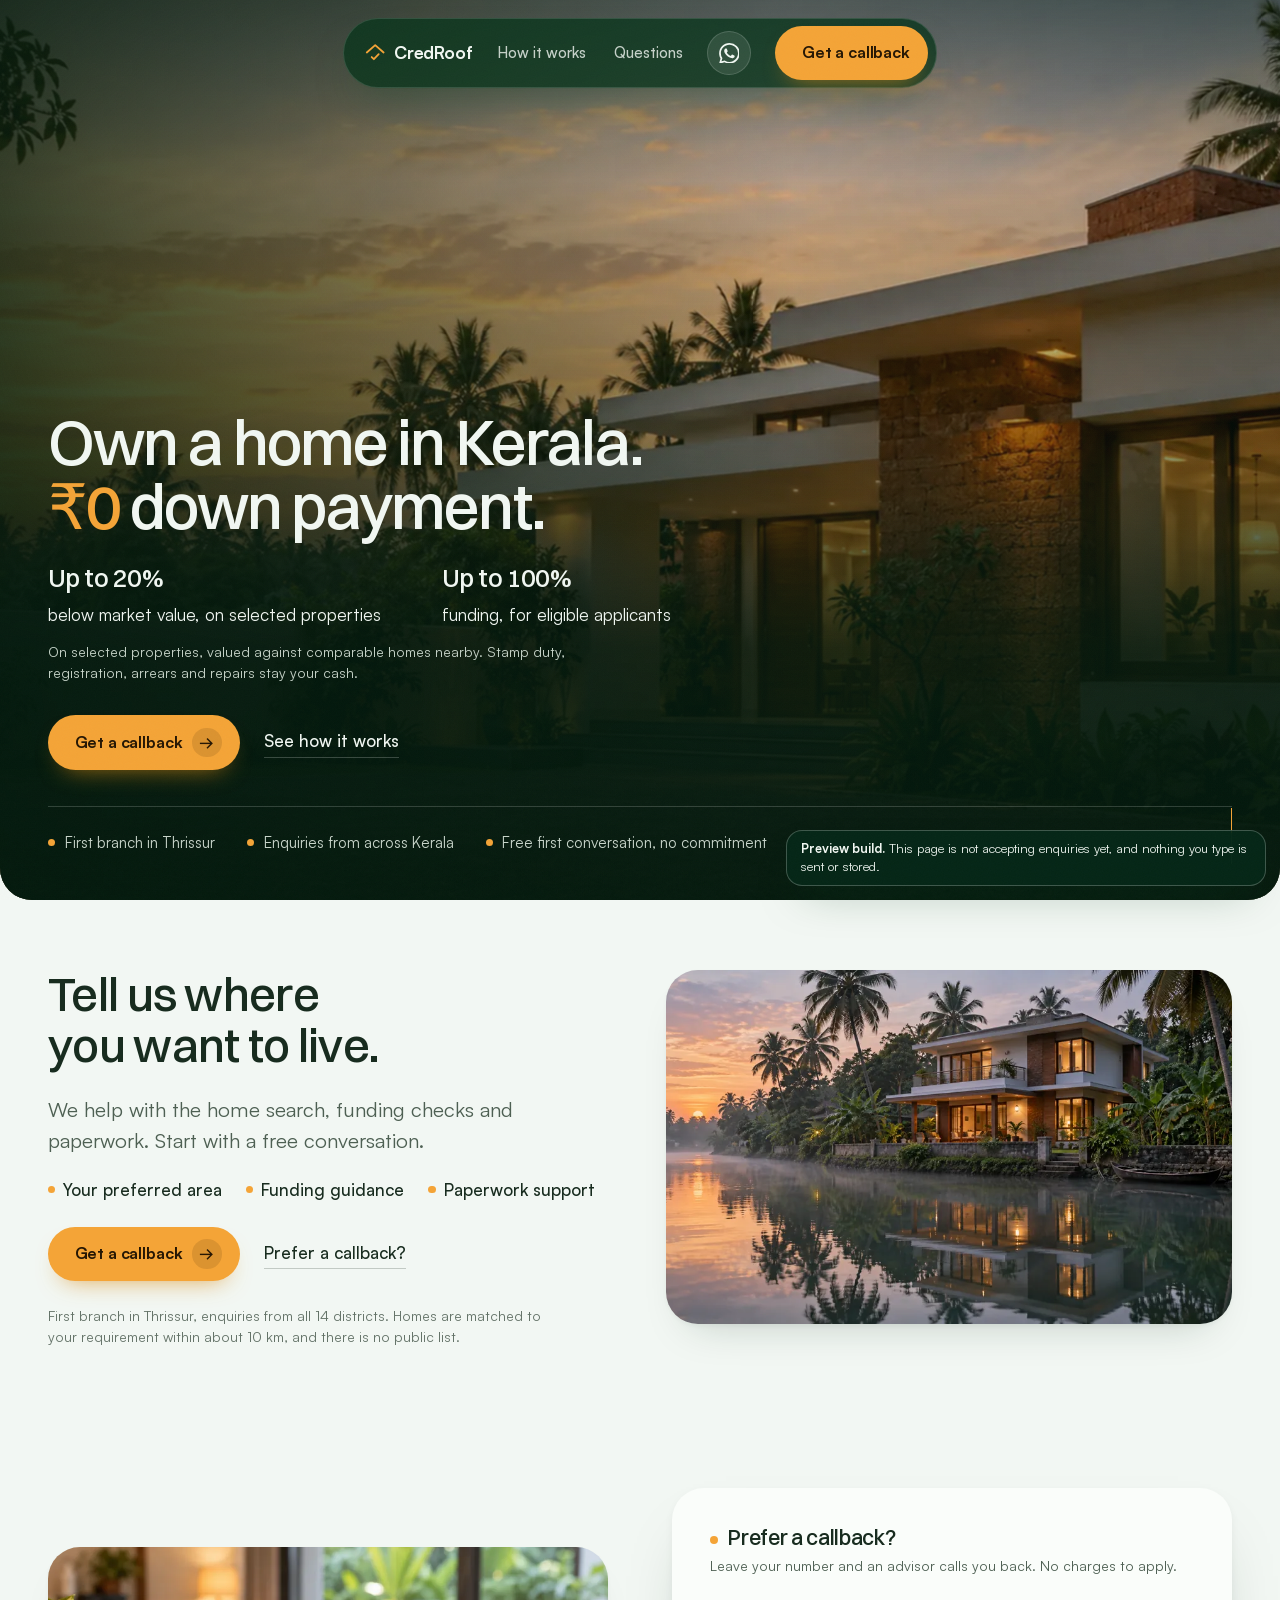
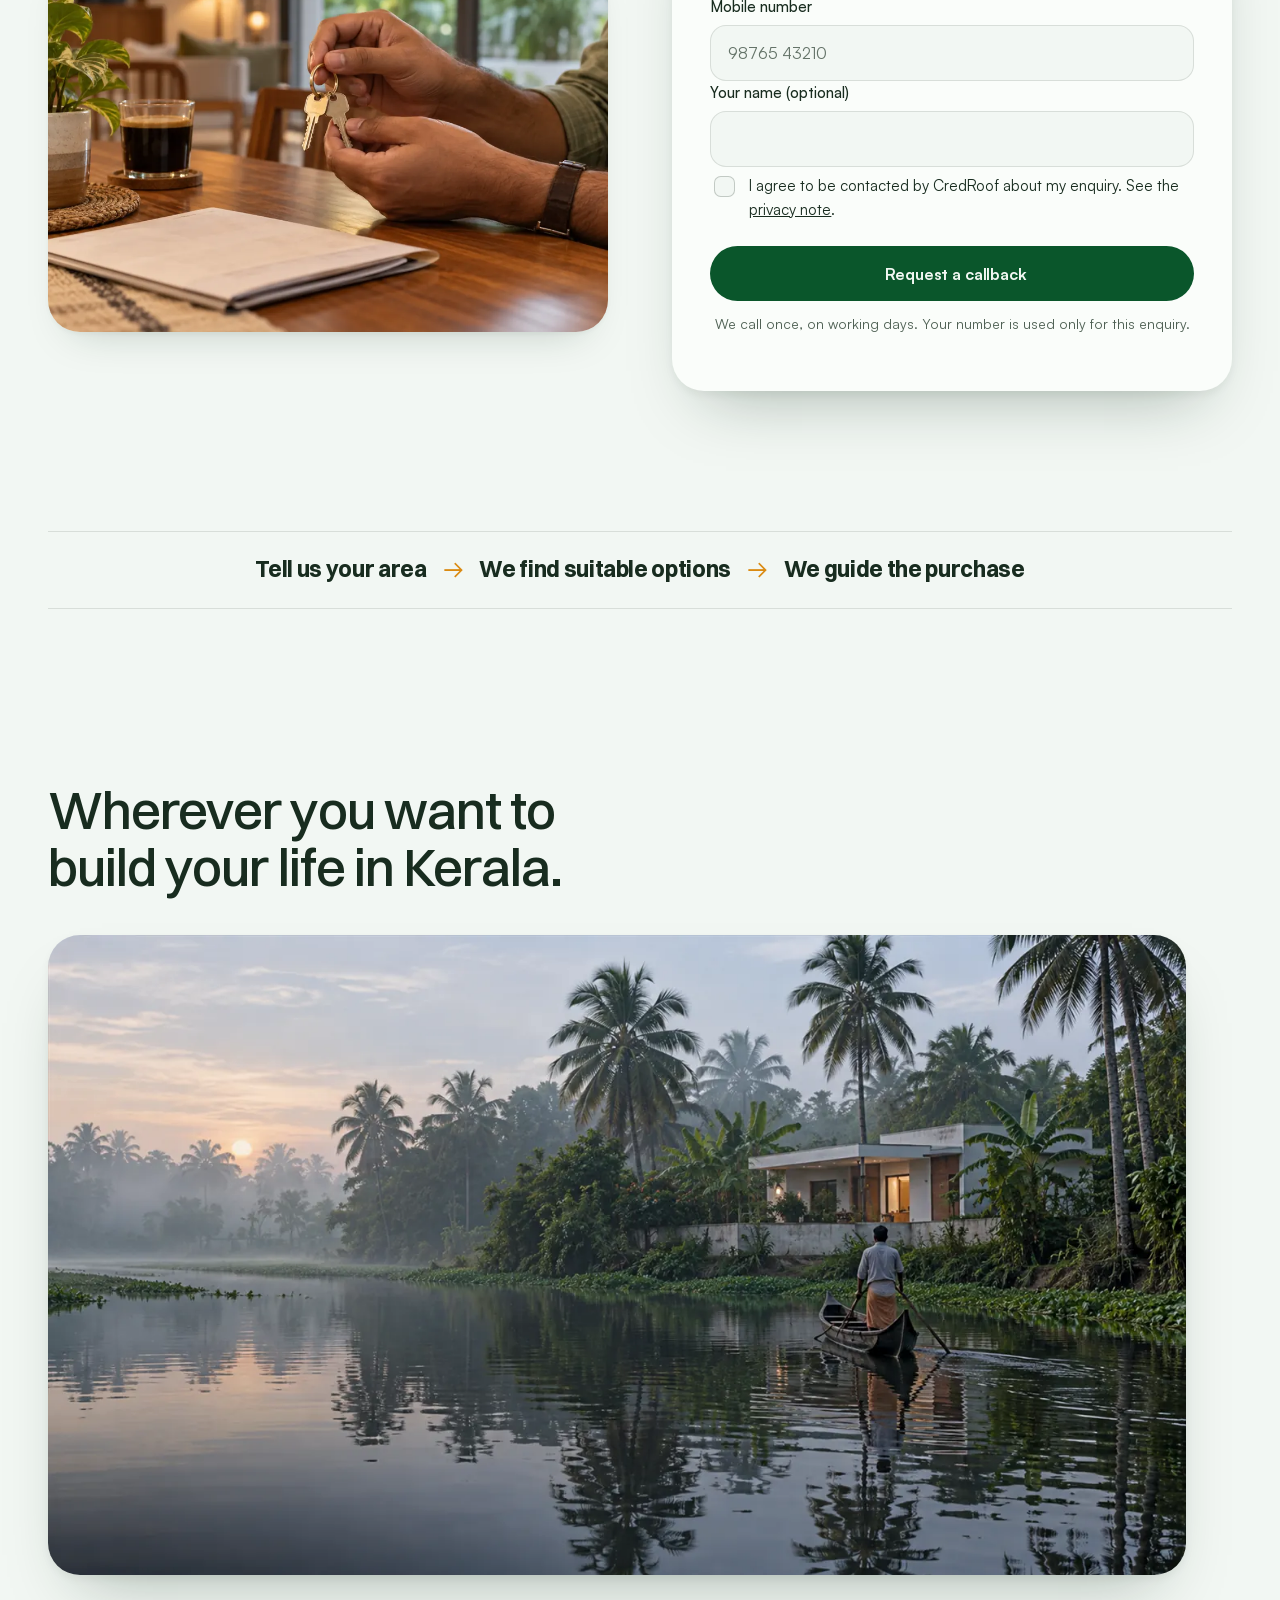
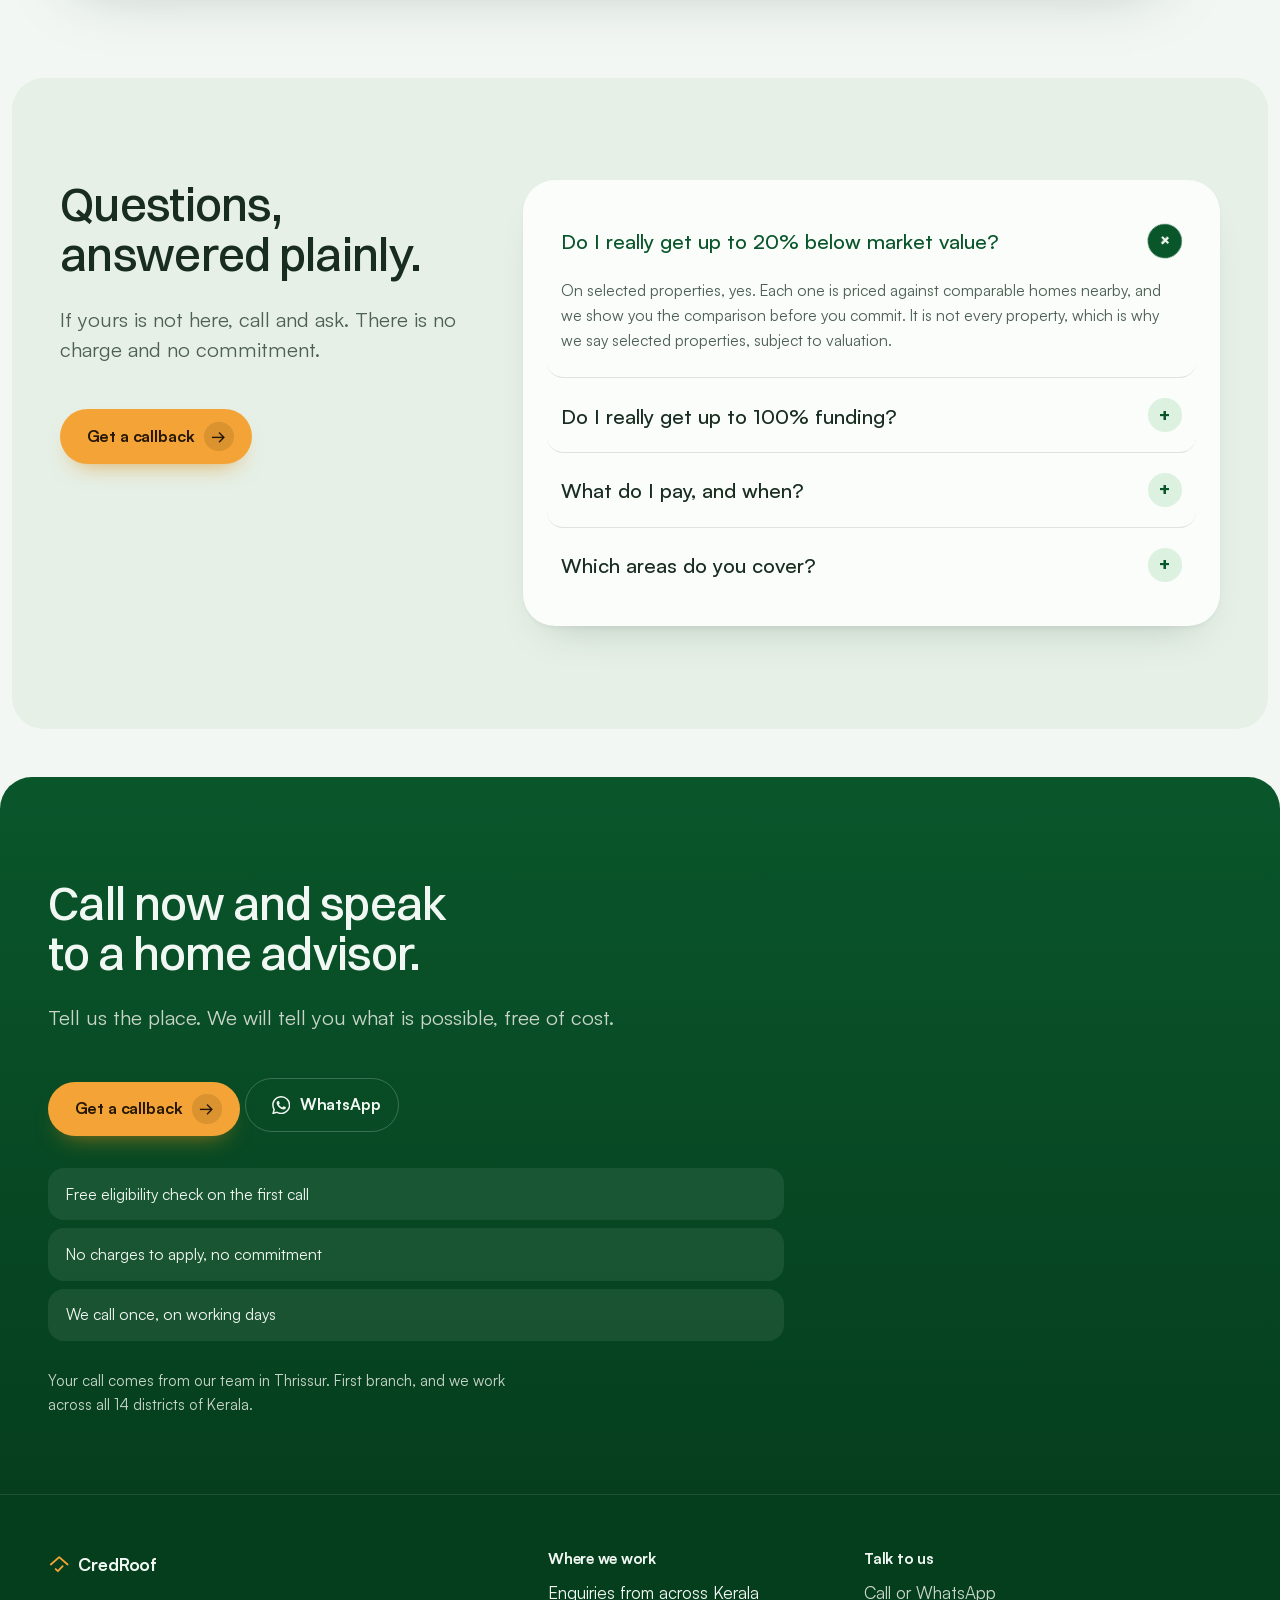
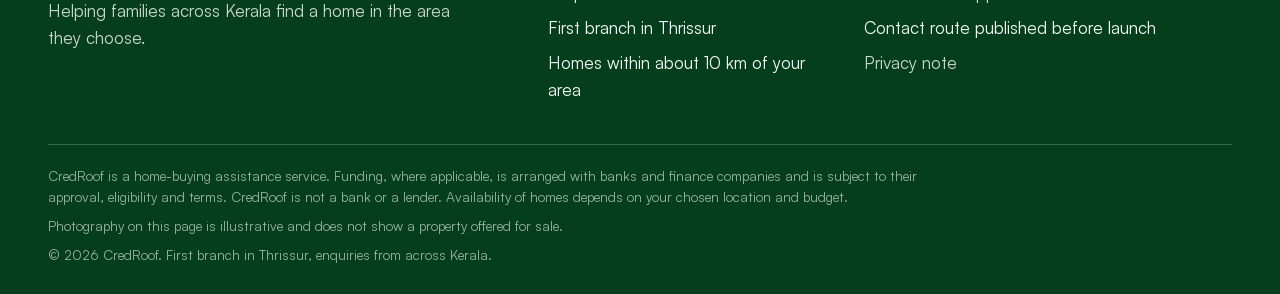
==== index.html @ 6591e2dd "CredRoof landing site: call-first hero, one-step callback form, Kerala photography" ====
<!doctype html>
<html lang="en-IN">
  <head>
    <meta charset="utf-8" />
    <meta name="viewport" content="width=device-width, initial-scale=1" />
    <script>
      document.documentElement.classList.add("js");
    </script>
    <title>CredRoof | Own a home in Kerala with &#8377;0 down payment</title>
    <meta
      name="description"
      content="Selected homes across Kerala, priced up to 20% below market value, on selected properties. The discount covers the down payment, and up to 100% funding is available for eligible applicants. First branch in Thrissur."
    />
    <meta name="robots" content="noindex" />
    <meta name="theme-color" content="#0e2b18" />
    <link rel="icon" href="assets/favicon.svg" type="image/svg+xml" />
    <meta property="og:type" content="website" />
    <meta property="og:title" content="Own a home in Kerala with &#8377;0 down payment | CredRoof" />
    <meta
      property="og:description"
      content="Up to 20% below market value on selected properties, the discount covers the down payment, and up to 100% funding for eligible applicants. Tell us your area and budget."
    />
    <meta property="og:image" content="assets/img/og-cover.jpg" />
    <link rel="preload" href="assets/fonts/switzer-500.woff2" as="font" type="font/woff2" crossorigin />
    <link rel="preload" href="assets/fonts/satoshi-400.woff2" as="font" type="font/woff2" crossorigin />
    <link rel="preload" as="image" href="assets/img/hero-wide-1600.webp" media="(min-width: 720px)" />
    <link rel="preload" as="image" href="assets/img/home-hero-900.webp" media="(max-width: 719px)" />
    <link rel="stylesheet" href="assets/fonts.css?v=6" />
    <link rel="stylesheet" href="assets/styles.css?v=6" />
    <noscript>
      <style>
        .navpill {
          position: static;
          margin: 1rem auto 0;
        }
      </style>
    </noscript>
  </head>
  <body data-page="Kerala home search">
    <div class="preview-flag" data-preview-flag role="status">
      <strong>Preview build.</strong> This page is not accepting enquiries yet, and nothing you type is sent or stored.
    </div>
    <a class="skip-link" href="#lead">Skip to the enquiry form</a>

    <nav class="navpill" aria-label="CredRoof">
      <a class="brand" href="#top">
        <svg class="brand__mark" viewBox="0 0 32 32" fill="none" aria-hidden="true">
          <path d="M4 15 16 4.5 28 15" stroke="currentColor" stroke-width="2.6" stroke-linecap="round" stroke-linejoin="round" />
          <path d="M11 21.5l3.1 3.1L21 17.4" stroke="currentColor" stroke-width="2.6" stroke-linecap="round" stroke-linejoin="round" />
        </svg>
        CredRoof
      </a>
      <span class="navpill__links">
        <a href="#how">How it works</a>
        <a href="#faq">Questions</a>
      </span>
      <a class="navpill__wa" data-whatsapp-link href="#lead" aria-label="Message us on WhatsApp">
        <svg class="wa-icon" viewBox="0 0 24 24" aria-hidden="true" focusable="false">
          <path
            d="M17.472 14.382c-.297-.149-1.758-.867-2.03-.967-.273-.099-.471-.148-.67.15-.197.297-.767.966-.94 1.164-.173.199-.347.223-.644.075-.297-.15-1.255-.463-2.39-1.475-.883-.788-1.48-1.761-1.653-2.059-.173-.297-.018-.458.13-.606.134-.133.298-.347.446-.52.149-.174.198-.298.298-.497.099-.198.05-.371-.025-.52-.075-.149-.669-1.612-.916-2.207-.242-.579-.487-.5-.669-.51-.173-.008-.371-.01-.57-.01-.198 0-.52.074-.792.372-.272.297-1.04 1.016-1.04 2.479 0 1.462 1.065 2.875 1.213 3.074.149.198 2.096 3.2 5.077 4.487.709.306 1.262.489 1.694.625.712.227 1.36.195 1.871.118.571-.085 1.758-.719 2.006-1.413.248-.694.248-1.29.173-1.414-.074-.124-.272-.198-.57-.347m-5.421 7.403h-.004a9.87 9.87 0 0 1-5.031-1.378l-.361-.214-3.741.982.998-3.648-.235-.374a9.86 9.86 0 0 1-1.51-5.26c.001-5.45 4.436-9.884 9.888-9.884 2.64 0 5.122 1.03 6.988 2.898a9.825 9.825 0 0 1 2.893 6.994c-.003 5.45-4.437 9.884-9.885 9.884m8.413-18.297A11.815 11.815 0 0 0 12.05 0C5.495 0 .16 5.335.157 11.892c0 2.096.547 4.142 1.588 5.945L.057 24l6.305-1.654a11.882 11.882 0 0 0 5.683 1.448h.005c6.554 0 11.89-5.335 11.893-11.893a11.821 11.821 0 0 0-3.48-8.413z"
          />
        </svg>
      </a>
      <a class="btn btn--call navpill__cta" data-phone-link href="#lead">
        <span data-call-label class="navpill__label-long">Call now</span>
        <span class="navpill__label-short">Call</span>
      </a>
      <button
        class="navpill__menu"
        type="button"
        data-menu-open
        aria-expanded="false"
        aria-controls="mobile-menu"
        aria-label="Open menu"
      >
        <span class="burger" aria-hidden="true"><i></i><i></i></span>
        Menu
      </button>
    </nav>

    <main id="top">
      <!-- Hero -->
      <section class="hero">
        <div class="hero__bg" aria-hidden="true">
          <picture>
            <source
              media="(max-width: 719px)"
              srcset="assets/img/home-hero-900.webp 900w, assets/img/home-hero-1600.webp 1600w"
              sizes="100vw"
            />
            <source
              media="(min-width: 720px)"
              srcset="assets/img/hero-wide-1600.webp 1600w, assets/img/hero-wide-2400.webp 2400w"
              sizes="100vw"
            />
            <img src="assets/img/hero-wide.jpg" alt="" width="1800" height="1013" fetchpriority="high" decoding="async" />
          </picture>
        </div>
        <div class="hero__veil" aria-hidden="true"></div>

        <div class="container hero__inner">
          <div class="hero__copy">
            <h1 class="hero__title">
              <span class="hero__line">Own a home in Kerala.</span>
              <span class="hero__line"><span class="hero__zero">&#8377;0</span> down payment.</span>
            </h1>
            <ul class="hero__offer">
              <li>
                <b>Up to 20%</b>
                <span>below market value, on selected properties</span>
              </li>
              <li>
                <b>Up to 100%</b>
                <span>funding, for eligible applicants</span>
              </li>
            </ul>
            <p class="hero__fine">
              On selected properties, valued against comparable homes nearby. Stamp duty, registration, arrears and
              repairs stay your cash.
            </p>
            <div class="hero__actions">
              <a class="btn btn--call" data-phone-link href="#lead">
                <span data-call-label>Call now</span>
                <span class="btn__orb" aria-hidden="true">&#8594;</span>
              </a>
              <a class="link-quiet" href="#how">See how it works</a>
            </div>
          </div>
          <ul class="hero__meta">
            <li>First branch in Thrissur</li>
            <li>Enquiries from across Kerala</li>
            <li>Free first conversation, no commitment</li>
          </ul>
        </div>

        <a class="hero__scroll" href="#how" tabindex="-1" aria-hidden="true"><span></span></a>
      </section>

      <!-- Start here: one benefit, one action, one form -->
      <section class="section section--tight start" id="start">
        <div class="container start__grid">
          <div class="start__copy">
            <h2>Tell us where you want to live.</h2>
            <p class="lede">We help with the home search, funding checks and paperwork. Start with a free conversation.</p>
            <ul class="start__points">
              <li>Your preferred area</li>
              <li>Funding guidance</li>
              <li>Paperwork support</li>
            </ul>
            <div class="start__actions">
              <a class="btn btn--call" data-phone-link href="#lead">
                <span data-call-label>Call now</span>
                <span class="btn__orb" aria-hidden="true">&#8594;</span>
              </a>
              <a class="link-quiet" href="#lead">Prefer a callback?</a>
            </div>
            <p class="fine start__coverage">
              First branch in Thrissur, enquiries from all 14 districts. Homes are matched to your requirement within
              about 10 km, and there is no public list.
            </p>
          </div>

          <figure class="start__media">
            <img
              src="assets/img/kerala-moment-1800.webp"
              srcset="assets/img/kerala-moment-1000.webp 1000w, assets/img/kerala-moment-1800.webp 1800w"
              sizes="(min-width: 1000px) 44vw, 100vw"
              alt="A contemporary Kerala home on the bank of a backwater at first light, its windows lit warm and its reflection in the still water."
              width="1800"
              height="1013"
              loading="lazy"
              decoding="async"
            />
          </figure>
        </div>
      </section>

      <!-- Callback -->
      <section class="section section--tight lead">
        <div class="container lead__grid">
          <div class="form-card lead__form" id="lead">
            <h3 class="form-card__title">Prefer a callback?</h3>
            <p class="fine">Leave your number and an advisor calls you back. No charges to apply.</p>
            <form data-lead-form novalidate>
              <div class="field">
                <label class="field__label" for="phone">Mobile number</label>
                <input
                  id="phone"
                  name="phone"
                  type="tel"
                  inputmode="numeric"
                  autocomplete="tel"
                  placeholder="98765 43210"
                  pattern="[0-9 ]{10,12}"
                  title="Enter a 10 digit mobile number"
                  required
                />
                <span class="field__error" data-error-for="phone" hidden></span>
              </div>
              <div class="field">
                <label class="field__label" for="name">Your name (optional)</label>
                <input id="name" name="name" type="text" autocomplete="name" />
                <span class="field__error" data-error-for="name" hidden></span>
              </div>
              <label class="consent">
                <input type="checkbox" name="consent" required />
                <span>I agree to be contacted by CredRoof about my enquiry. See the <a href="privacy.html">privacy note</a>.</span>
              </label>
              <span class="field__error" data-error-for="consent" hidden></span>
              <button class="btn btn--green btn--wide" type="submit">Request a callback</button>
              <p class="fine form-note">We call once, on working days. Your number is used only for this enquiry.</p>
            </form>

            <div class="sent" data-sent hidden tabindex="-1">
              <span class="sent__badge" aria-hidden="true">
                <svg viewBox="0 0 24 24" fill="none" stroke="currentColor" stroke-width="2.6" stroke-linecap="round" stroke-linejoin="round">
                  <path d="m5 13 4.5 4.5L19 7" />
                </svg>
              </span>
              <h3>Thank you. Your request is with our team.</h3>
              <p class="fine sent__promise" data-sent-text></p>
              <ol class="sent__steps">
                <li>A home advisor calls you back on a working day.</li>
                <li>We discuss the area, the budget and what funding may be possible.</li>
                <li>You get home options within about 10 km of the location you choose.</li>
              </ol>
              <details class="sent__demo" data-demo hidden>
                <summary>Preview only: the message our team receives</summary>
                <p class="fine">
                  Sending is switched off in this preview. When the site goes live this lands in the team inbox
                  instead, and nothing on this screen is public.
                </p>
                <pre data-demo-text></pre>
              </details>
            </div>
          </div>

          <figure class="lead__media">
            <img
              src="assets/img/keys-hands-1000.webp"
              srcset="assets/img/keys-hands-1000.webp 1000w, assets/img/keys-hands.jpg 1200w"
              sizes="(min-width: 1000px) 40vw, 100vw"
              alt="Hands holding two keys on a ring above a wooden table, beside a folded document and a glass of coffee."
              width="1200"
              height="900"
              loading="lazy"
              decoding="async"
            />
          </figure>
        </div>
      </section>

      <!-- Process, one line -->
      <section class="section section--tight how" id="how">
        <div class="container how__line">
          <p>
            <b>Tell us your area</b>
            <span class="how__arrow" aria-hidden="true">&#8594;</span>
            <b>We find suitable options</b>
            <span class="how__arrow" aria-hidden="true">&#8594;</span>
            <b>We guide the purchase</b>
          </p>
        </div>
      </section>

      <!-- Photographic moment -->
      <section class="moment">
        <div class="container">
          <h2 class="moment__line">Wherever you want to build your life in Kerala.</h2>
          <figure class="moment__media" data-reveal>
            <img
              class="moment__img"
              src="assets/img/kerala-backwaters-1400.webp"
              srcset="assets/img/kerala-backwaters-1400.webp 1400w, assets/img/kerala-backwaters.jpg 1600w"
              sizes="(min-width: 1300px) 1240px, 100vw"
              alt="A canoe on the backwaters at first light, with coconut palms and a house on the bank reflected in still water."
              width="1600"
              height="900"
              loading="lazy"
              decoding="async"
            />
          </figure>
        </div>
      </section>

      <!-- FAQ -->
      <section class="section section--surface" id="faq">
        <div class="container faq__grid">
          <div class="faq__intro">
            <h2>Questions, answered plainly.</h2>
            <p class="lede">If yours is not here, call and ask. There is no charge and no commitment.</p>
            <a class="btn btn--call" data-phone-link href="#lead">
              <span data-call-label>Call now</span>
              <span class="btn__orb" aria-hidden="true">&#8594;</span>
            </a>
          </div>
          <div class="faq">
            <details open data-reveal>
              <summary><span>Do I really get up to 20% below market value?</span></summary>
              <div class="faq__body">
                <p>
                  On selected properties, yes. Each one is priced against comparable homes nearby, and we show you the
                  comparison before you commit. It is not every property, which is why we say selected properties,
                  subject to valuation.
                </p>
              </div>
            </details>
            <details data-reveal>
              <summary><span>Do I really get up to 100% funding?</span></summary>
              <div class="faq__body">
                <p>
                  Up to 100% funding is the ceiling we work towards with our partner banks and finance companies, for
                  eligible applicants. We check what is possible for your profile at no cost and put the terms in
                  writing before you commit. Approval, rate and tenure are the funding partner's decision.
                </p>
              </div>
            </details>
            <details data-reveal>
              <summary><span>What do I pay, and when?</span></summary>
              <div class="faq__body">
                <p>
                  Nothing to start: the first conversation and the eligibility check are free, and there is no charge
                  to apply. The price is agreed per property. Stamp duty, registration and other statutory costs are
                  paid at registration and stay your cash, along with any arrears, repairs and moving costs.
                </p>
              </div>
            </details>
            <details data-reveal>
              <summary><span>Which areas do you cover?</span></summary>
              <div class="faq__body">
                <p>
                  First branch in Thrissur, enquiries from all 14 districts. Tell us the place you want and we search
                  within about 10 km of it. Availability depends on your area and budget.
                </p>
              </div>
            </details>
          </div>
        </div>
      </section>

      <!-- Customer stories and chat proof. Both stay hidden until real,
           consented material exists. Never publish invented proof. -->
      <section class="section" id="stories" hidden>
        <div class="container">
          <h2>Families we have helped</h2>
          <div class="quotes">
            <figure class="quote">
              <blockquote>[Real customer quote, ideally 2 lines]</blockquote>
              <figcaption>[Customer name], [location], [home type]</figcaption>
            </figure>
            <figure class="quote">
              <blockquote>[Real customer quote, ideally 2 lines]</blockquote>
              <figcaption>[Customer name], [location], [home type]</figcaption>
            </figure>
            <figure class="quote">
              <blockquote>[Real customer quote, ideally 2 lines]</blockquote>
              <figcaption>[Customer name], [location], [home type]</figcaption>
            </figure>
          </div>
        </div>
      </section>

      <section class="section section--surface" id="proof" hidden>
        <div class="container proof-grid">
          <div>
            <h2>What a conversation with us looks like</h2>
            <p class="lede">
              A real chat from our team, shared with the customer's permission and their name removed. Nothing
              scripted.
            </p>
          </div>
          <figure class="chatframe">
            <img
              src="assets/img/chat-proof.jpg"
              alt="WhatsApp conversation between a CredRoof advisor and a customer"
              width="720"
              height="1280"
              loading="lazy"
            />
            <figcaption class="fine">[Replace with a real chat screenshot, customer details blurred, written consent on file.]</figcaption>
          </figure>
        </div>
      </section>

      <!-- Close -->
      <section class="section section--deep close" id="callback">
        <div class="container close__grid">
          <div class="close__copy">
            <h2>Call now and speak to a home advisor.</h2>
            <p class="lede">Tell us the place. We will tell you what is possible, free of cost.</p>
            <div class="close__actions">
              <a class="btn btn--call" data-phone-link href="#lead">
                <span data-call-label>Call now</span>
                <span class="btn__orb" aria-hidden="true">&#8594;</span>
              </a>
              <a class="btn btn--ghost" data-whatsapp-link href="#lead">
                <svg class="wa-icon" viewBox="0 0 24 24" aria-hidden="true" focusable="false">
                  <path
                    d="M17.472 14.382c-.297-.149-1.758-.867-2.03-.967-.273-.099-.471-.148-.67.15-.197.297-.767.966-.94 1.164-.173.199-.347.223-.644.075-.297-.15-1.255-.463-2.39-1.475-.883-.788-1.48-1.761-1.653-2.059-.173-.297-.018-.458.13-.606.134-.133.298-.347.446-.52.149-.174.198-.298.298-.497.099-.198.05-.371-.025-.52-.075-.149-.669-1.612-.916-2.207-.242-.579-.487-.5-.669-.51-.173-.008-.371-.01-.57-.01-.198 0-.52.074-.792.372-.272.297-1.04 1.016-1.04 2.479 0 1.462 1.065 2.875 1.213 3.074.149.198 2.096 3.2 5.077 4.487.709.306 1.262.489 1.694.625.712.227 1.36.195 1.871.118.571-.085 1.758-.719 2.006-1.413.248-.694.248-1.29.173-1.414-.074-.124-.272-.198-.57-.347m-5.421 7.403h-.004a9.87 9.87 0 0 1-5.031-1.378l-.361-.214-3.741.982.998-3.648-.235-.374a9.86 9.86 0 0 1-1.51-5.26c.001-5.45 4.436-9.884 9.888-9.884 2.64 0 5.122 1.03 6.988 2.898a9.825 9.825 0 0 1 2.893 6.994c-.003 5.45-4.437 9.884-9.885 9.884m8.413-18.297A11.815 11.815 0 0 0 12.05 0C5.495 0 .16 5.335.157 11.892c0 2.096.547 4.142 1.588 5.945L.057 24l6.305-1.654a11.882 11.882 0 0 0 5.683 1.448h.005c6.554 0 11.89-5.335 11.893-11.893a11.821 11.821 0 0 0-3.48-8.413z"
                  />
                </svg>
                WhatsApp
              </a>
            </div>
            <p class="fine close__phone"><span data-phone-text></span></p>
            <ul class="promises">
              <li>Free eligibility check on the first call</li>
              <li>No charges to apply, no commitment</li>
              <li>We call once, on working days</li>
            </ul>
            <p class="close__office">
              Your call comes from our team in Thrissur. First branch, and we work across all 14 districts of Kerala.
            </p>
          </div>
        </div>
      </section>

    </main>

    <footer class="site-foot">
      <div class="container">
        <div class="site-foot__grid">
          <div>
            <span class="brand">
              <svg class="brand__mark" viewBox="0 0 32 32" fill="none" aria-hidden="true">
                <path d="M4 15 16 4.5 28 15" stroke="currentColor" stroke-width="2.6" stroke-linecap="round" stroke-linejoin="round" />
                <path d="M11 21.5l3.1 3.1L21 17.4" stroke="currentColor" stroke-width="2.6" stroke-linecap="round" stroke-linejoin="round" />
              </svg>
              CredRoof
            </span>
            <p>Helping families across Kerala find a home in the area they choose.</p>
          </div>
          <div>
            <h3>Where we work</h3>
            <ul>
              <li>Enquiries from across Kerala</li>
              <li>First branch in Thrissur</li>
              <li>Homes within about 10 km of your area</li>
            </ul>
          </div>
          <div>
            <h3>Talk to us</h3>
            <ul>
              <li><a data-phone-link href="#lead">Call or WhatsApp</a></li>
              <li><span>Contact route published before launch</span></li>
              <li><a href="privacy.html">Privacy note</a></li>
            </ul>
          </div>
        </div>
        <div class="foot-legal">
          <p>
            CredRoof is a home-buying assistance service. Funding, where applicable, is arranged with banks and
            finance companies and is subject to their approval, eligibility and terms. CredRoof is not a bank or a lender.
            Availability of homes depends on your chosen location and budget.
          </p>
          <p class="fine">Photography on this page is illustrative and does not show a property offered for sale.</p>
          <p>&#169; <span data-year>2026</span> CredRoof. First branch in Thrissur, enquiries from across Kerala.</p>
        </div>
      </div>
    </footer>

    <!-- Sticky call bar, mobile only -->
    <div class="callbar">
      <a class="btn btn--call" data-phone-link href="#lead">
        <span data-call-label>Call now</span>
      </a>
      <a class="btn btn--green" data-whatsapp-link href="#lead">
        <svg class="wa-icon" viewBox="0 0 24 24" aria-hidden="true" focusable="false">
          <path
            d="M17.472 14.382c-.297-.149-1.758-.867-2.03-.967-.273-.099-.471-.148-.67.15-.197.297-.767.966-.94 1.164-.173.199-.347.223-.644.075-.297-.15-1.255-.463-2.39-1.475-.883-.788-1.48-1.761-1.653-2.059-.173-.297-.018-.458.13-.606.134-.133.298-.347.446-.52.149-.174.198-.298.298-.497.099-.198.05-.371-.025-.52-.075-.149-.669-1.612-.916-2.207-.242-.579-.487-.5-.669-.51-.173-.008-.371-.01-.57-.01-.198 0-.52.074-.792.372-.272.297-1.04 1.016-1.04 2.479 0 1.462 1.065 2.875 1.213 3.074.149.198 2.096 3.2 5.077 4.487.709.306 1.262.489 1.694.625.712.227 1.36.195 1.871.118.571-.085 1.758-.719 2.006-1.413.248-.694.248-1.29.173-1.414-.074-.124-.272-.198-.57-.347m-5.421 7.403h-.004a9.87 9.87 0 0 1-5.031-1.378l-.361-.214-3.741.982.998-3.648-.235-.374a9.86 9.86 0 0 1-1.51-5.26c.001-5.45 4.436-9.884 9.888-9.884 2.64 0 5.122 1.03 6.988 2.898a9.825 9.825 0 0 1 2.893 6.994c-.003 5.45-4.437 9.884-9.885 9.884m8.413-18.297A11.815 11.815 0 0 0 12.05 0C5.495 0 .16 5.335.157 11.892c0 2.096.547 4.142 1.588 5.945L.057 24l6.305-1.654a11.882 11.882 0 0 0 5.683 1.448h.005c6.554 0 11.89-5.335 11.893-11.893a11.821 11.821 0 0 0-3.48-8.413z"
          />
        </svg>
        WhatsApp
      </a>
    </div>

    <!-- Phone menu -->
    <div class="menu" id="mobile-menu" data-menu hidden>
      <div class="menu__scrim" data-menu-close></div>
      <div class="menu__panel" role="dialog" aria-modal="true" aria-label="CredRoof menu">
        <div class="menu__top">
          <span class="brand">
            <svg class="brand__mark" viewBox="0 0 32 32" fill="none" aria-hidden="true">
              <path d="M4 15 16 4.5 28 15" stroke="currentColor" stroke-width="2.6" stroke-linecap="round" stroke-linejoin="round" />
              <path d="M11 21.5l3.1 3.1L21 17.4" stroke="currentColor" stroke-width="2.6" stroke-linecap="round" stroke-linejoin="round" />
            </svg>
            CredRoof
          </span>
          <button class="menu__close" type="button" data-menu-close aria-label="Close menu">&#215;</button>
        </div>

        <nav class="menu__links" aria-label="Sections">
          <a href="#how" data-menu-link>How it works</a>
          <a href="#faq" data-menu-link>Questions</a>
          <a href="privacy.html" data-menu-link>Privacy note</a>
        </nav>

        <div class="menu__cta">
          <a class="btn btn--call btn--wide" data-phone-link href="#lead" data-menu-link>
            <span data-call-label>Call now</span>
          </a>
          <p class="fine" data-phone-text></p>
        </div>
      </div>
    </div>

    <script src="assets/config.js?v=6"></script>
    <script src="assets/app.js?v=6"></script>
  </body>
</html>
---- assets/fonts.css ----
/* Self-hosted brand type. Files live in assets/fonts/. No third-party request.

   Satoshi (Fontshare, free for commercial use) is the reading voice:
   400 body, 500 labels and headings below display size, 700 buttons and the
   wordmark. Satoshi ships no 600, so the design never asks for it.

   Switzer (Fontshare, free for commercial use, same foundry as Satoshi) is
   the display voice: the hero line, section headings, the arithmetic numerals
   and the rupees-zero. It replaced Clash Display on 19 September 2026 after
   the founder rejected Clash's geometric shapes as wrong for a family brand;
   the founder picked Switzer from a rendered comparison. Display type stays
   at 500, with 600 for emphasis, open line height and tracking no tighter
   than -0.02em. */

@font-face {
  font-family: "Satoshi";
  src: url("fonts/satoshi-400.woff2") format("woff2");
  font-weight: 400;
  font-style: normal;
  font-display: swap;
}

@font-face {
  font-family: "Satoshi";
  src: url("fonts/satoshi-500.woff2") format("woff2");
  font-weight: 500;
  font-style: normal;
  font-display: swap;
}

@font-face {
  font-family: "Satoshi";
  src: url("fonts/satoshi-700.woff2") format("woff2");
  font-weight: 700;
  font-style: normal;
  font-display: swap;
}

@font-face {
  font-family: "Switzer";
  src: url("fonts/switzer-400.woff2") format("woff2");
  font-weight: 400;
  font-style: normal;
  font-display: swap;
}

@font-face {
  font-family: "Switzer";
  src: url("fonts/switzer-500.woff2") format("woff2");
  font-weight: 500;
  font-style: normal;
  font-display: swap;
}

@font-face {
  font-family: "Switzer";
  src: url("fonts/switzer-600.woff2") format("woff2");
  font-weight: 600;
  font-style: normal;
  font-display: swap;
}

@font-face {
  font-family: "Switzer";
  src: url("fonts/switzer-700.woff2") format("woff2");
  font-weight: 700;
  font-style: normal;
  font-display: swap;
}
---- assets/styles.css ----
/* CredRoof design system.

   Bright, warm, uncluttered. A light green-tinted page, deep green hero and
   closing bands, and saffron for the two actions. Rounded is the material
   language: cards 32px, inner tiles 24px, fields 14px, every action a pill,
   every photograph framed with a soft radius. Switzer carries the
   display voice, Satoshi the reading voice.

   Colour source and contrast proof: site/tools/check-contrast.mjs.
   Hex ships for older Android WebViews; OKLCH lives in DESIGN.md. */

:root {
  /* Light field */
  --bg: #f2f7f3;
  --bg-soft: #e6f0e7;
  --card: #fafdfa;
  --tint-green: #ddf1e1;
  --ink: #182c1f;
  --ink-soft: #4e6053;
  --ink-faint: #647368;
  --line: rgb(24 44 31 / 0.12);
  --line-strong: rgb(24 44 31 / 0.22);
  --danger: #8f1d17;

  /* Forest bands */
  --forest: #0a562b;
  --forest-deep: #053e1d;
  --forest-mid: #0d5c2f;
  --on-forest: #f1f7f2;
  --on-forest-soft: #c8d5ca;
  --on-forest-faint: rgb(241 247 242 / 0.62);
  --line-forest: rgb(241 247 242 / 0.22);

  /* Action */
  --accent: #f4a437;
  --accent-strong: #da8a11;
  --on-accent: #261704;

  /* Compatibility names used by apply.html and privacy.html */
  --primary: var(--forest);
  --primary-strong: #00421c;
  --primary-soft: var(--tint-green);
  --surface: var(--bg-soft);
  --white: var(--card);
  --on-green: var(--on-forest);
  --on-green-soft: var(--on-forest-soft);
  --muted: var(--ink-soft);

  /* Type */
  --font-display: "Switzer", "Satoshi", "Segoe UI", system-ui, -apple-system, sans-serif;
  --font-body: "Satoshi", "Segoe UI", system-ui, -apple-system, sans-serif;
  --step--1: 0.875rem;
  --step-0: 1.0625rem;
  --step-1: clamp(1.15rem, 1.05rem + 0.45vw, 1.35rem);
  --step-2: clamp(1.35rem, 1.15rem + 0.9vw, 1.75rem);
  --step-3: clamp(1.85rem, 1.3rem + 2.3vw, 2.9rem);
  --step-4: clamp(2.4rem, 1.3rem + 3.3vw, 4rem);
  --step-num: clamp(1.8rem, 1.05rem + 3vw, 3.15rem);
  --step-zero: clamp(2.9rem, 1.4rem + 5.6vw, 5.4rem);

  /* Space */
  --gutter: clamp(1.1rem, 4vw, 3rem);
  --container: 1240px;
  --section-y: clamp(3.75rem, 8vw, 7rem);
  --measure: 62ch;
  --edge: max(var(--gutter), calc((100vw - var(--container)) / 2));

  /* Shape. Rounded is the language; actions are fully round. */
  --r-xl: 32px;
  --r-lg: 24px;
  --r-md: 16px;
  --r-sm: 12px;
  --r-pill: 999px;

  /* Elevation, tinted to the ground so nothing reads grey */
  --shadow-soft: 0 2px 4px rgb(16 45 27 / 0.04), 0 22px 44px -26px rgb(16 45 27 / 0.26);
  --shadow-lift: 0 4px 8px rgb(16 45 27 / 0.05), 0 34px 64px -32px rgb(16 45 27 / 0.34);
  --shadow-nav: 0 20px 44px -20px rgb(5 62 29 / 0.5);

  /* Motion */
  --ease: cubic-bezier(0.22, 1, 0.36, 1);

  /* Layers */
  --z-callbar: 30;
  --z-nav: 40;
  --z-menu: 45;
  --z-grain: 55;
  --z-skip: 60;
}

*,
*::before,
*::after {
  box-sizing: border-box;
}

[hidden] {
  display: none !important;
}

html {
  scroll-behavior: smooth;
  scroll-padding-top: 6.5rem;
  background: var(--bg);
  -webkit-text-size-adjust: 100%;
}

body {
  margin: 0;
  background: var(--bg);
  color: var(--ink);
  font-family: var(--font-body);
  font-size: var(--step-0);
  line-height: 1.6;
  text-rendering: optimizeLegibility;
  overflow-x: hidden;
}

/* A whisper of grain keeps the large flat areas from banding. Fixed,
   pointer-events-none, never repainted on scroll. */
body::after {
  content: "";
  position: fixed;
  inset: 0;
  z-index: var(--z-grain);
  pointer-events: none;
  opacity: 0.022;
  background-image: url("data:image/svg+xml,%3Csvg xmlns='http://www.w3.org/2000/svg' width='140' height='140'%3E%3Cfilter id='n'%3E%3CfeTurbulence type='fractalNoise' baseFrequency='0.85' numOctaves='2'/%3E%3C/filter%3E%3Crect width='140' height='140' filter='url(%23n)'/%3E%3C/svg%3E");
}

body.menu-open {
  overflow: hidden;
}

img {
  display: block;
  max-width: 100%;
}

svg {
  max-width: 100%;
}

::selection {
  background: var(--accent);
  color: var(--on-accent);
}

:focus-visible {
  outline: 3px solid var(--accent-strong);
  outline-offset: 2px;
  border-radius: 6px;
}

h1,
h2,
h3,
h4 {
  font-family: var(--font-display);
  font-weight: 500;
  line-height: 1.08;
  letter-spacing: -0.015em;
  color: var(--ink);
  margin: 0 0 0.5em;
  text-wrap: balance;
}

h1 {
  font-size: var(--step-4);
  letter-spacing: -0.02em;
}

h2 {
  font-size: var(--step-3);
  max-width: 24ch;
}

h3,
h4 {
  font-size: var(--step-1);
}

p {
  margin: 0 0 1em;
  text-wrap: pretty;
}

p:last-child {
  margin-bottom: 0;
}

a {
  color: inherit;
}

output {
  font: inherit;
}

/* ---------------------------------------------------------------- layout */

.container {
  width: min(calc(100% - (var(--gutter) * 2)), var(--container));
  margin-inline: auto;
}

.container--narrow {
  max-width: 800px;
}

.section {
  padding-block: var(--section-y);
}

.section--tight {
  padding-block: clamp(2.75rem, 5.5vw, 4.5rem);
}

/* Tinted bands are big rounded panels, inset a little from the edge. */
.section--surface {
  width: min(calc(100% - 1.5rem), 1420px);
  margin-inline: auto;
  border-radius: var(--r-xl);
  background: var(--bg-soft);
}

.section--deep {
  background: linear-gradient(180deg, var(--forest) 0%, var(--forest-deep) 100%);
  color: var(--on-forest);
  border-radius: var(--r-xl) var(--r-xl) 0 0;
}

.section--deep h2,
.section--deep h3,
.section--deep h4 {
  color: var(--on-forest);
}

.section--deep .lede {
  color: var(--on-forest-soft);
}

.lede {
  font-size: clamp(1.05rem, 0.95rem + 0.5vw, 1.28rem);
  line-height: 1.5;
  color: var(--ink-soft);
  max-width: 58ch;
}

.fine {
  font-size: var(--step--1);
  line-height: 1.5;
  color: var(--ink-faint);
}

.skip-link {
  position: fixed;
  top: 0.5rem;
  left: 0.5rem;
  z-index: var(--z-skip);
  background: var(--accent);
  color: var(--on-accent);
  font-weight: 700;
  padding: 0.65rem 1.1rem;
  border-radius: var(--r-pill);
  text-decoration: none;
  translate: 0 -200%;
  transition: translate 0.2s var(--ease);
}

.skip-link:focus {
  translate: 0 0;
}

/* --------------------------------------------------------------- nav pill */

.navpill {
  position: fixed;
  top: clamp(0.7rem, 1.6vw, 1.1rem);
  left: 0;
  right: 0;
  z-index: var(--z-nav);
  margin-inline: auto;
  width: max-content;
  max-width: calc(100% - 1.5rem);
  display: flex;
  align-items: center;
  gap: clamp(0.75rem, 2vw, 1.5rem);
  padding: 0.45rem 0.45rem 0.45rem 1.2rem;
  border: 1px solid rgb(241 247 242 / 0.14);
  border-radius: var(--r-pill);
  background: rgb(8 52 27 / 0.78);
  -webkit-backdrop-filter: blur(18px) saturate(150%);
  backdrop-filter: blur(18px) saturate(150%);
  color: var(--on-forest);
  box-shadow: var(--shadow-nav);
  transition: background-color 0.4s var(--ease), box-shadow 0.4s var(--ease);
}

.navpill.is-stuck {
  background: rgb(7 44 23 / 0.94);
  box-shadow: 0 24px 48px -20px rgb(4 34 16 / 0.6);
}

.brand {
  display: inline-flex;
  align-items: center;
  gap: 0.5rem;
  font-weight: 700;
  font-size: 1.08rem;
  letter-spacing: -0.01em;
  color: inherit;
  text-decoration: none;
  white-space: nowrap;
}

.brand__mark {
  width: 1.4rem;
  height: 1.4rem;
  color: var(--accent);
  flex: none;
}

.brand__tag {
  font-size: 0.7rem;
  font-weight: 500;
  color: var(--ink-faint);
  margin-left: 0.15rem;
}

.navpill__links {
  display: none;
  align-items: center;
  gap: clamp(1rem, 2.2vw, 1.75rem);
}

.navpill__links a {
  color: var(--on-forest);
  text-decoration: none;
  font-size: 0.95rem;
  font-weight: 500;
  opacity: 0.8;
  transition: opacity 0.25s var(--ease);
}

.navpill__links a:hover {
  opacity: 1;
}

.navpill__cta {
  min-height: 2.8rem;
  padding-inline: 1.2rem;
  font-size: 0.95rem;
}

.navpill__label-short {
  display: none;
}

.navpill__wa {
  display: none;
  place-items: center;
  width: 2.8rem;
  height: 2.8rem;
  padding: 0;
  border: 1px solid rgb(241 247 242 / 0.16);
  border-radius: var(--r-pill);
  background: rgb(241 247 242 / 0.1);
  color: var(--on-forest);
  transition: background-color 0.25s var(--ease), border-color 0.25s var(--ease);
}

.navpill__wa:hover {
  background: rgb(241 247 242 / 0.2);
  border-color: rgb(241 247 242 / 0.28);
}

.navpill__wa .wa-icon {
  width: 1.3rem;
  height: 1.3rem;
}

.navpill__menu {
  display: inline-flex;
  align-items: center;
  gap: 0.55rem;
  padding: 0.5rem 0.85rem 0.5rem 0.6rem;
  border: 0;
  border-radius: var(--r-pill);
  background: rgb(241 247 242 / 0.12);
  color: var(--on-forest);
  font: inherit;
  font-weight: 700;
  font-size: 0.95rem;
  cursor: pointer;
}

.burger {
  display: grid;
  gap: 4px;
  width: 1.05rem;
}

.burger i {
  display: block;
  height: 2px;
  border-radius: 2px;
  background: currentColor;
}

/* Header for apply.html and privacy.html */
.site-head {
  position: sticky;
  top: 0;
  z-index: var(--z-nav);
  background: rgb(242 247 243 / 0.88);
  -webkit-backdrop-filter: blur(14px);
  backdrop-filter: blur(14px);
  border-bottom: 1px solid var(--line);
}

.site-head__inner {
  display: flex;
  align-items: center;
  justify-content: space-between;
  gap: 1rem;
  min-height: 4.5rem;
}

.head-cta {
  min-height: 2.9rem;
  font-size: 0.95rem;
}

/* -------------------------------------------------------------- actions */

.btn {
  display: inline-flex;
  align-items: center;
  justify-content: center;
  gap: 0.6rem;
  min-height: 3.4rem;
  padding: 0 1.1rem 0 1.6rem;
  border: 1px solid transparent;
  border-radius: var(--r-pill);
  background: transparent;
  color: inherit;
  font-family: var(--font-body);
  font-size: 1rem;
  font-weight: 700;
  letter-spacing: -0.01em;
  text-decoration: none;
  cursor: pointer;
  transition: background-color 0.25s var(--ease), border-color 0.25s var(--ease), transform 0.25s var(--ease),
    box-shadow 0.25s var(--ease);
}

.btn:active {
  transform: translateY(1px) scale(0.99);
}

.btn--call {
  background: var(--accent);
  color: var(--on-accent);
  box-shadow: 0 12px 24px -14px rgb(218 138 17 / 0.8);
}

.btn--call:hover {
  background: var(--accent-strong);
  box-shadow: 0 16px 28px -14px rgb(218 138 17 / 0.9);
}

.btn--green {
  background: var(--forest);
  color: var(--on-forest);
}

.btn--green:hover {
  background: var(--forest-deep);
}

.btn--ghost {
  border-color: var(--line-strong);
  color: var(--ink);
}

.btn--ghost:hover {
  border-color: var(--forest);
  color: var(--forest);
}

.section--deep .btn--ghost {
  border-color: var(--line-forest);
  color: var(--on-forest);
}

.btn--wide {
  width: 100%;
}

.btn__orb {
  display: grid;
  place-items: center;
  width: 1.85rem;
  height: 1.85rem;
  border-radius: 50%;
  background: rgb(38 23 4 / 0.12);
  font-size: 0.95rem;
  line-height: 1;
  transition: translate 0.3s var(--ease);
}

.btn__icon {
  width: 1.15rem;
  height: 1.15rem;
  flex: none;
}

.btn:hover .btn__orb {
  translate: 0.25rem 0;
}

.link-quiet {
  display: inline-block;
  align-self: center;
  padding-bottom: 0.15rem;
  border-bottom: 1px solid var(--line-strong);
  color: var(--ink);
  font-weight: 500;
  text-decoration: none;
  transition: color 0.25s var(--ease), border-color 0.25s var(--ease);
}

.link-quiet:hover {
  color: var(--forest);
  border-color: var(--forest);
}

.hero .link-quiet,
.section--deep .link-quiet {
  color: var(--on-forest);
  border-color: var(--line-forest);
}

.hero .link-quiet:hover,
.section--deep .link-quiet:hover {
  color: var(--accent);
  border-color: var(--accent);
}

.link-quiet--dark {
  display: block;
  margin: 0.9rem auto 0;
  padding: 0 0 0.15rem;
  border: 0;
  border-bottom: 1px solid var(--line-strong);
  background: none;
  color: var(--ink);
  font: inherit;
  font-weight: 500;
  cursor: pointer;
}

.link-quiet--dark:hover {
  color: var(--forest);
  border-color: var(--forest);
}

/* ----------------------------------------------------------------- hero */

.hero {
  position: relative;
  isolation: isolate;
  display: grid;
  align-content: end;
  min-height: min(100svh, 920px);
  padding: clamp(8rem, 18vh, 10rem) 0 clamp(1.75rem, 5vh, 3rem);
  overflow: clip;
  border-radius: 0 0 var(--r-xl) var(--r-xl);
  background: var(--forest-deep);
  color: var(--on-forest);
}

.hero__bg {
  position: absolute;
  inset: 0;
  z-index: -2;
}

.hero__bg img {
  width: 100%;
  height: 100%;
  object-fit: cover;
  object-position: 68% 46%;
  filter: saturate(1.02) contrast(1.02);
}

.hero__veil {
  position: absolute;
  inset: 0;
  z-index: -1;
  background:
    linear-gradient(90deg, rgb(4 26 14 / 0.8) 0%, rgb(4 26 14 / 0.44) 32%, rgb(4 26 14 / 0.07) 62%, rgb(4 26 14 / 0.16) 100%),
    linear-gradient(
      180deg,
      rgb(4 26 14 / 0.5) 0%,
      rgb(4 26 14 / 0.04) 20%,
      rgb(4 26 14 / 0.28) 46%,
      rgb(4 26 14 / 0.86) 72%,
      rgb(4 26 14 / 0.96) 100%
    );
}

.hero__inner {
  display: grid;
  gap: clamp(1.75rem, 4vh, 2.75rem);
}

.hero__copy {
  max-width: 48rem;
}

.hero__title {
  margin: 0;
  font-size: clamp(2.4rem, 1.05rem + 3.6vw, 4.35rem);
  line-height: 1.03;
  letter-spacing: -0.03em;
  text-wrap: balance;
  color: var(--on-forest);
}

.hero__line {
  display: block;
}

.hero__zero {
  color: var(--accent);
}

.hero__sub {
  margin: 1.15rem 0 0;
  max-width: 46ch;
  font-size: clamp(1.02rem, 0.95rem + 0.5vw, 1.22rem);
  line-height: 1.5;
  color: var(--on-forest-soft);
}

.hero__offer {
  list-style: none;
  display: grid;
  gap: 0.85rem;
  margin: 1.2rem 0 0;
  padding: 0;
  max-width: 46rem;
}

.hero__offer li {
  display: grid;
  gap: 0.1rem;
}

.hero__offer b {
  font-family: var(--font-display);
  font-weight: 500;
  font-size: clamp(1.2rem, 1.05rem + 0.8vw, 1.6rem);
  letter-spacing: -0.02em;
  color: var(--on-forest);
}

.hero__offer span {
  color: var(--on-forest);
  font-size: clamp(0.95rem, 0.9rem + 0.25vw, 1.08rem);
}

.hero__fine {
  margin: 0.85rem 0 0;
  max-width: 54ch;
  font-size: 0.87rem;
  line-height: 1.5;
  color: var(--on-forest-soft);
}

@media (min-width: 720px) {
  .hero__offer {
    grid-template-columns: repeat(2, minmax(0, 1fr));
    column-gap: clamp(2rem, 4vw, 3.5rem);
  }
}

.hero__actions {
  display: flex;
  flex-wrap: wrap;
  align-items: center;
  gap: 1rem 1.5rem;
  margin-top: clamp(1.5rem, 3.5vh, 2.1rem);
}

.hero__meta {
  list-style: none;
  display: flex;
  flex-wrap: wrap;
  gap: 0.55rem 2rem;
  margin: 0;
  padding: clamp(1rem, 3vh, 1.5rem) 0 0;
  border-top: 1px solid rgb(241 247 242 / 0.18);
  color: var(--on-forest-soft);
  font-size: 0.95rem;
}

.hero__meta li {
  display: flex;
  align-items: center;
  gap: 0.6rem;
}

.hero__meta li::before {
  content: "";
  width: 0.45rem;
  height: 0.45rem;
  border-radius: 50%;
  background: var(--accent);
  flex: none;
}

.hero__scroll {
  position: absolute;
  right: var(--gutter);
  bottom: clamp(1.5rem, 4vh, 2.5rem);
  width: 1px;
  height: 3.5rem;
  background: rgb(241 247 242 / 0.25);
  overflow: hidden;
}

.hero__scroll span {
  position: absolute;
  top: 0;
  left: 0;
  width: 1px;
  height: 45%;
  background: var(--accent);
  animation: scroll-cue 2.6s var(--ease) infinite;
}

/* ---------------------------------------------------------------- proof */

.start__grid {
  display: grid;
  gap: clamp(1.75rem, 4vw, 2.5rem);
}

.start__copy .lede {
  max-width: 40ch;
}

.start__points {
  list-style: none;
  display: flex;
  flex-wrap: wrap;
  gap: 0.5rem 1.5rem;
  margin: 1.25rem 0 0;
  padding: 0;
  color: var(--ink);
  font-weight: 500;
}

.start__points li {
  display: inline-flex;
  align-items: center;
  gap: 0.5rem;
}

.start__points li::before {
  content: "";
  flex: none;
  width: 0.45rem;
  height: 0.45rem;
  border-radius: 50%;
  background: var(--accent);
}

.start__actions {
  display: flex;
  flex-wrap: wrap;
  align-items: center;
  gap: 1rem 1.5rem;
  margin-top: 1.5rem;
}

.start__coverage {
  margin: 1.5rem 0 0;
  max-width: 52ch;
}

.start__form {
  margin: 0;
  scroll-margin-top: 5.5rem;
}

.start__media {
  margin: 0;
  border-radius: var(--r-xl);
  overflow: hidden;
  box-shadow: var(--shadow-soft);
}

.start__media img {
  display: block;
  width: 100%;
  height: auto;
  aspect-ratio: 16 / 10;
  object-fit: cover;
}

.start__caption {
  padding: 0.65rem 0.15rem 0;
  font-size: 0.82rem;
  color: var(--ink-faint);
}

.caption {
  padding: 0.65rem 0.15rem 0;
  font-size: 0.82rem;
  color: var(--ink-faint);
}

.lead__grid {
  display: grid;
  gap: clamp(1.5rem, 4vw, 2.5rem);
}

.lead__form {
  margin: 0;
  scroll-margin-top: 5.5rem;
}

.lead__media {
  margin: 0;
  border-radius: var(--r-xl);
  overflow: hidden;
  box-shadow: var(--shadow-soft);
}

.lead__media img {
  display: block;
  width: 100%;
  height: auto;
  aspect-ratio: 16 / 11;
  object-fit: cover;
}

@media (min-width: 1000px) {
  .lead__grid {
    grid-template-columns: minmax(0, 1fr) minmax(0, 1fr);
    align-items: center;
    column-gap: clamp(2rem, 5vw, 4rem);
  }

  .lead__form {
    grid-column: 2;
    grid-row: 1;
  }

  .lead__media {
    grid-column: 1;
    grid-row: 1;
  }
}

.how__line p {
  display: flex;
  flex-wrap: wrap;
  align-items: center;
  justify-content: center;
  gap: 0.6rem 1rem;
  margin: 0;
  padding: clamp(0.9rem, 2.5vw, 1.25rem) 0;
  border-top: 1px solid var(--line);
  border-bottom: 1px solid var(--line);
  font-family: var(--font-display);
  font-weight: 500;
  font-size: clamp(1.05rem, 1rem + 0.6vw, 1.4rem);
  letter-spacing: -0.015em;
  text-align: center;
}

.how__arrow {
  color: var(--accent-strong);
}

@media (min-width: 1000px) {
  .start__grid {
    grid-template-columns: minmax(0, 1fr) minmax(0, 1.02fr);
    align-items: start;
    column-gap: clamp(2rem, 5vw, 4rem);
  }

  .start__copy {
    grid-column: 1;
    grid-row: 1;
  }

  .start__form {
    grid-column: 1;
    grid-row: 2;
  }

  .start__media {
    grid-column: 2;
    grid-row: 1;
  }
}

.proof__head {
  margin-bottom: clamp(1.75rem, 4vw, 2.75rem);
}

.proof__figure {
  margin: 0 0 clamp(1.75rem, 4vw, 2.5rem);
}

.proof__bar {
  display: flex;
  height: clamp(2.6rem, 5vw, 3.4rem);
  border-radius: var(--r-md);
  overflow: hidden;
  box-shadow: inset 0 0 0 1px var(--line);
  background: var(--bg-soft);
}

.proof__bar-pay {
  width: 80%;
  background: linear-gradient(96deg, var(--forest) 0%, var(--forest-mid) 100%);
  transform-origin: left center;
}

.proof__bar-gap {
  flex: 1;
  background: linear-gradient(96deg, var(--accent) 0%, var(--accent-strong) 100%);
}

.proof__legend {
  display: flex;
  flex-wrap: wrap;
  gap: 0.5rem 1.75rem;
  margin-top: 0.9rem;
  font-size: 0.95rem;
  color: var(--ink-soft);
}

.proof__legend-item {
  display: inline-flex;
  align-items: center;
  gap: 0.55rem;
}

.proof__legend-item b {
  color: var(--ink);
  font-weight: 500;
}

.proof__key {
  width: 0.8rem;
  height: 0.8rem;
  border-radius: 0.28rem;
  flex: none;
}

.proof__key--pay {
  background: var(--forest);
}

.proof__key--gap {
  background: var(--accent);
}

.proof__legend-note {
  color: var(--ink-faint);
}

.proof__rows {
  margin: 0;
  padding: clamp(1.1rem, 3vw, 2.25rem);
  background: var(--card);
  border-radius: var(--r-xl);
  box-shadow: var(--shadow-soft);
}

.proof__row {
  display: grid;
  grid-template-columns: 1fr auto;
  grid-template-areas:
    "label amount"
    "note note";
  gap: 0.35rem 1.25rem;
  padding: 1.35rem 0;
  border-top: 1px solid var(--line);
}

.proof__label {
  grid-area: label;
}

.proof__note {
  grid-area: note;
}

.proof__amount {
  grid-area: amount;
  text-align: right;
}

.proof__row:first-child {
  border-top: 0;
  padding-top: 0.35rem;
}

.proof__label {
  font-weight: 500;
  color: var(--ink);
}

.proof__note {
  margin: 0;
  color: var(--ink-soft);
  font-size: 0.95rem;
  max-width: 44ch;
}

.proof__amount {
  margin: 0;
  font-family: var(--font-display);
  font-weight: 500;
  font-size: var(--step-num);
  line-height: 1;
  letter-spacing: -0.02em;
  color: var(--forest);
  font-variant-numeric: tabular-nums;
}

/* The last row is the answer: a rounded forest tile with the zero in saffron. */
.proof__row--zero {
  margin-top: 0.75rem;
  padding: clamp(1.25rem, 3vw, 2rem);
  border-top: 0;
  border-radius: var(--r-lg);
  background: linear-gradient(140deg, var(--forest-mid) 0%, var(--forest-deep) 100%);
  box-shadow: 0 20px 40px -26px rgb(5 62 29 / 0.6);
}

.proof__row--zero .proof__label {
  color: var(--on-forest);
}

.proof__row--zero .proof__note {
  color: var(--on-forest-soft);
}

.proof__row--zero .proof__amount {
  font-size: var(--step-zero);
  line-height: 0.88;
  color: var(--accent);
}

.proof__caveat {
  margin-top: clamp(1.5rem, 3.5vw, 2rem);
  max-width: 68ch;
  color: var(--ink-soft);
  font-size: 0.95rem;
}

/* ----------------------------------------------------------- calculator */

.calc__head {
  margin-bottom: clamp(1.75rem, 4vw, 2.75rem);
}

.calc__toggle {
  display: none;
  margin-bottom: clamp(1.25rem, 3vw, 1.75rem);
}

.calc__panel {
  display: grid;
  gap: clamp(1.5rem, 4vw, 2.5rem);
  padding: clamp(1.4rem, 4vw, 2.75rem);
  background: var(--card);
  border-radius: var(--r-xl);
  box-shadow: var(--shadow-soft);
}

.calc__value-row {
  display: flex;
  align-items: baseline;
  justify-content: space-between;
  gap: 1rem;
  margin-bottom: 0.7rem;
}

.calc__value {
  font-family: var(--font-display);
  font-weight: 500;
  font-size: clamp(1.9rem, 1.2rem + 2.4vw, 2.9rem);
  line-height: 1;
  letter-spacing: -0.025em;
  color: var(--forest);
  font-variant-numeric: tabular-nums;
}

.calc__range {
  -webkit-appearance: none;
  appearance: none;
  --fill: 46%;
  width: 100%;
  height: 2.75rem;
  background: transparent;
  cursor: pointer;
}

.calc__range::-webkit-slider-runnable-track {
  height: 0.7rem;
  border-radius: var(--r-pill);
  background: linear-gradient(
    90deg,
    var(--forest) 0%,
    var(--forest) var(--fill),
    var(--bg-soft) var(--fill),
    var(--bg-soft) 100%
  );
  box-shadow: inset 0 0 0 1px var(--line);
}

.calc__range::-webkit-slider-thumb {
  -webkit-appearance: none;
  width: 1.65rem;
  height: 1.65rem;
  margin-top: -0.48rem;
  border: 3px solid var(--forest);
  border-radius: 50%;
  background: var(--card);
  box-shadow: 0 8px 18px -6px rgb(5 62 29 / 0.55);
  transition: transform 0.2s var(--ease), box-shadow 0.2s var(--ease);
}

.calc__range:hover::-webkit-slider-thumb {
  transform: scale(1.07);
}

.calc__range:focus-visible::-webkit-slider-thumb {
  box-shadow: 0 0 0 6px rgb(10 86 43 / 0.16);
}

.calc__range::-moz-range-track {
  height: 0.7rem;
  border-radius: var(--r-pill);
  background: var(--bg-soft);
  box-shadow: inset 0 0 0 1px var(--line);
}

.calc__range::-moz-range-progress {
  height: 0.7rem;
  border-radius: var(--r-pill);
  background: var(--forest);
}

.calc__range::-moz-range-thumb {
  width: 1.65rem;
  height: 1.65rem;
  border: 3px solid var(--forest);
  border-radius: 50%;
  background: var(--card);
}

.calc__scale {
  display: flex;
  justify-content: space-between;
  margin-top: -0.35rem;
  font-size: 0.85rem;
  color: var(--ink-faint);
}

.calc__inputs {
  display: grid;
  gap: 1rem;
  margin-top: 1.4rem;
}

.calc__results {
  display: grid;
  gap: 0;
  align-content: start;
  padding: clamp(1.35rem, 3.5vw, 2rem);
  border-radius: var(--r-lg);
  background: linear-gradient(155deg, var(--forest) 0%, var(--forest-deep) 100%);
  color: var(--on-forest);
  box-shadow: 0 30px 60px -34px rgb(5 62 29 / 0.62);
}

.calc__result {
  display: flex;
  align-items: baseline;
  justify-content: space-between;
  gap: 1rem;
  padding: 0.95rem 0;
  border-top: 1px solid rgb(241 247 242 / 0.14);
}

.calc__result:first-child {
  border-top: 0;
  padding-top: 0.2rem;
}

.calc__result-label {
  font-size: 0.95rem;
  color: var(--on-forest-soft);
}

.calc__result-value {
  font-family: var(--font-display);
  font-weight: 500;
  font-size: clamp(1.4rem, 1rem + 1.6vw, 2rem);
  letter-spacing: -0.02em;
  line-height: 1.05;
  color: var(--on-forest);
  font-variant-numeric: tabular-nums;
}

.calc__result--hero {
  display: grid;
  gap: 0.4rem;
  padding: 1.15rem 0 0.4rem;
}

.calc__result--hero .calc__result-value {
  font-size: clamp(2.3rem, 1.4rem + 3.2vw, 3.6rem);
  line-height: 1;
  color: var(--accent);
}

.emi-out__per {
  font-family: var(--font-body);
  font-size: 0.38em;
  font-weight: 500;
  color: var(--on-forest-soft);
  margin-left: 0.2em;
}

.calc__note {
  margin: 1.1rem 0 0;
  padding-top: 1rem;
  border-top: 1px solid rgb(241 247 242 / 0.14);
  font-size: 0.88rem;
  line-height: 1.5;
  color: var(--on-forest-soft);
  max-width: 46ch;
}

.calc__results .btn--call {
  margin-top: 1.25rem;
  justify-self: start;
}

/* ------------------------------------------------------- editorial rows */

.props__head {
  margin-bottom: clamp(1.5rem, 4vw, 2.25rem);
}

.rows {
  list-style: none;
  margin: clamp(1.75rem, 4vw, 2.5rem) 0 0;
  padding: clamp(1.1rem, 3vw, 1.9rem);
  background: var(--card);
  border-radius: var(--r-xl);
  box-shadow: var(--shadow-soft);
}

.row {
  display: grid;
  gap: 0.35rem;
  padding: 1.4rem 0;
  border-top: 1px solid var(--line);
}

.row:first-child {
  border-top: 0;
  padding-top: 0.35rem;
}

.row:last-child {
  padding-bottom: 0.35rem;
}

.row__title {
  margin: 0;
  font-weight: 500;
  color: var(--ink);
}

.row__body {
  margin: 0;
  color: var(--ink-soft);
  max-width: 52ch;
}

.props__grid {
  display: grid;
  gap: clamp(1.5rem, 4vw, 2.5rem);
}

.props__grid .rows {
  margin-top: 0;
}

.props__media {
  position: relative;
  margin: 0;
  aspect-ratio: 4 / 3;
  border-radius: var(--r-xl);
  overflow: hidden;
  box-shadow: var(--shadow-soft);
}

.props__caption {
  position: absolute;
  left: 1rem;
  bottom: 1rem;
  display: inline-flex;
  align-items: center;
  gap: 0.55rem;
  max-width: calc(100% - 2rem);
  padding: 0.6rem 1rem;
  border-radius: var(--r-pill);
  background: rgb(5 39 21 / 0.82);
  -webkit-backdrop-filter: blur(10px) saturate(140%);
  backdrop-filter: blur(10px) saturate(140%);
  color: var(--on-forest);
  font-size: 0.9rem;
  line-height: 1.3;
}

.props__dot {
  flex: none;
  width: 0.5rem;
  height: 0.5rem;
  border-radius: 50%;
  background: var(--accent);
}

.props__media img {
  width: 100%;
  height: 100%;
  object-fit: cover;
  object-position: 50% 46%;
}

.callpanel {
  display: flex;
  flex-wrap: wrap;
  align-items: center;
  justify-content: space-between;
  gap: 1.5rem;
  margin-top: clamp(1.75rem, 4vw, 2.5rem);
  padding: clamp(1.35rem, 3.5vw, 2.25rem);
  border-radius: var(--r-xl);
  background: var(--card);
  box-shadow: var(--shadow-soft);
}

.callpanel__head {
  margin: 0;
  font-family: var(--font-display);
  font-weight: 500;
  font-size: var(--step-1);
  letter-spacing: -0.01em;
  max-width: 38ch;
}

.callpanel__actions {
  display: flex;
  flex-wrap: wrap;
  gap: 0.75rem;
}

/* --------------------------------------------------------------- process */

.process__media {
  margin: clamp(1.75rem, 4vw, 2.5rem) 0 0;
  height: clamp(220px, 34vh, 380px);
  border-radius: var(--r-xl);
  overflow: hidden;
  box-shadow: var(--shadow-soft);
}

.process__media img {
  width: 100%;
  height: 100%;
  object-fit: cover;
  object-position: 50% 42%;
}

.steps {
  counter-reset: step;
  list-style: none;
  margin: clamp(1.75rem, 4vw, 2.5rem) 0 0;
  padding: clamp(1.25rem, 3.5vw, 2.25rem);
  display: grid;
  gap: 1.5rem;
  background: var(--card);
  border-radius: var(--r-xl);
  box-shadow: var(--shadow-soft);
}

.step {
  counter-increment: step;
  display: grid;
  gap: 0.6rem;
  padding-top: 0.25rem;
}

.step__title {
  margin: 0;
  max-width: 20ch;
}

.step__title::before {
  content: counter(step, decimal-leading-zero);
  display: block;
  margin-bottom: 0.6rem;
  font-family: var(--font-display);
  font-weight: 500;
  font-size: 0.85rem;
  letter-spacing: 0.14em;
  color: var(--forest);
  opacity: 0.6;
}

.step__timing {
  display: inline-flex;
  justify-self: start;
  align-items: center;
  padding: 0.3rem 0.75rem;
  border-radius: var(--r-pill);
  background: var(--tint-green);
  color: var(--forest);
  font-size: 0.85rem;
  font-weight: 500;
  white-space: nowrap;
}

.step__body {
  margin: 0;
  color: var(--ink-soft);
  font-size: 0.98rem;
  max-width: 38ch;
}

.step__num {
  display: inline-flex;
  align-items: center;
  justify-content: center;
  width: 1.9rem;
  height: 1.9rem;
  margin-bottom: 0.6rem;
  border-radius: 50%;
  background: var(--tint-green);
  color: var(--forest);
  font-family: var(--font-display);
  font-weight: 500;
  font-size: 0.95rem;
}

.step h3 {
  margin-bottom: 0.5rem;
}

.step p {
  color: var(--ink-soft);
  max-width: 44ch;
}

/* ------------------------------------------------------- district index */

.index {
  display: grid;
  gap: clamp(1.75rem, 4vw, 3rem);
}

.index__stat {
  display: flex;
  align-items: baseline;
  gap: 0.85rem;
  margin: 0 0 0.75rem;
}

.index__stat b {
  font-family: var(--font-display);
  font-weight: 500;
  font-size: var(--step-zero);
  line-height: 0.8;
  letter-spacing: -0.02em;
  color: var(--forest);
}

.index__stat span {
  color: var(--ink-soft);
}

.districtpick {
  display: none;
  gap: 0.25rem;
  padding: clamp(0.75rem, 2.5vw, 1.25rem);
  background: var(--card);
  border-radius: var(--r-xl);
  box-shadow: var(--shadow-soft);
}

.districtselect {
  display: grid;
  gap: 0.5rem;
  max-width: 32rem;
  margin-bottom: 1.25rem;
}

.districtselect .fine {
  margin: 0;
}

.districtquick {
  display: flex;
  flex-wrap: wrap;
  gap: 0.5rem;
  margin-bottom: 1.1rem;
}

.districtpick__chip.districtquick__chip {
  width: auto;
  padding: 0.6rem 1.05rem;
  border: 1px solid var(--line);
  border-radius: var(--r-pill);
  background: var(--card);
  color: var(--ink);
  font-family: var(--font-body);
  font-size: 0.95rem;
  font-weight: 500;
  transition: background-color 0.2s var(--ease), border-color 0.2s var(--ease), color 0.2s var(--ease);
}

.districtpick__chip.districtquick__chip:hover {
  border-color: var(--forest);
  color: var(--forest);
}

.districtpick__chip.districtquick__chip.is-picked {
  background: var(--forest);
  border-color: var(--forest);
  color: var(--on-forest);
}

.districtpick__chip {
  appearance: none;
  display: flex;
  align-items: baseline;
  justify-content: space-between;
  gap: 1rem;
  width: 100%;
  padding: 0.8rem 1rem;
  border: 0;
  border-radius: var(--r-md);
  background: transparent;
  color: var(--ink);
  font-family: var(--font-display);
  font-weight: 500;
  font-size: clamp(1.05rem, 0.9rem + 0.5vw, 1.3rem);
  letter-spacing: -0.01em;
  text-align: left;
  cursor: pointer;
  transition: color 0.25s var(--ease), background-color 0.25s var(--ease);
}

.districtpick__chip:hover {
  background: var(--bg-soft);
  color: var(--forest);
}

.districtpick__chip::after {
  content: "\2192";
  margin-left: 0.75rem;
  font-family: var(--font-body);
  font-size: 1rem;
  color: var(--forest);
  opacity: 0;
  transform: translateX(-0.35rem);
  transition: opacity 0.25s var(--ease), transform 0.25s var(--ease);
}

.districtpick__chip:hover::after,
.districtpick__chip:focus-visible::after {
  opacity: 1;
  transform: none;
}

.districtpick__chip.is-picked::after {
  color: var(--on-forest);
}

.districtpick__chip.is-picked {
  background: var(--forest);
  color: var(--on-forest);
}

.districtpick__chip.is-picked .districtpick__tag {
  color: var(--on-forest-soft);
}

.districtpick__tag {
  flex: none;
  font-family: var(--font-body);
  font-size: 0.8rem;
  font-weight: 500;
  color: var(--ink-faint);
}

.districtpick__note {
  margin-top: 1.25rem;
  margin-bottom: 0;
  color: var(--ink-soft);
  font-size: 0.95rem;
}

.districtpick__note strong {
  color: var(--forest);
  font-weight: 700;
}

/* -------------------------------------------------------------- moment */

.moment {
  padding-block: var(--section-y);
}

.moment__line {
  margin: 0 0 clamp(1.5rem, 4vw, 2.5rem);
  max-width: 22ch;
  font-family: var(--font-display);
  font-weight: 500;
  font-size: clamp(1.85rem, 1.2rem + 2.6vw, 3.35rem);
  line-height: 1.08;
  letter-spacing: -0.018em;
  text-wrap: balance;
}

.moment__media {
  margin: 0;
  aspect-ratio: 16 / 9;
  max-height: 640px;
  border-radius: var(--r-xl);
  overflow: clip;
  box-shadow: var(--shadow-lift);
}

.moment__img {
  width: 100%;
  height: 100%;
  object-fit: cover;
  object-position: 50% 55%;
  filter: saturate(0.98) contrast(1.02);
}

/* ------------------------------------------------------------------ faq */

.faq__grid {
  display: grid;
  gap: clamp(1.75rem, 4vw, 3rem);
}

.faq__intro .btn {
  margin-top: 1.5rem;
}

.faq {
  padding: clamp(0.75rem, 2.5vw, 1.5rem);
  background: var(--card);
  border-radius: var(--r-xl);
  box-shadow: var(--shadow-soft);
}

.faq details {
  border-radius: var(--r-md);
  border-bottom: 1px solid var(--line);
}

.faq details:last-child {
  border-bottom: 0;
}

.faq summary {
  display: flex;
  align-items: baseline;
  justify-content: space-between;
  gap: 1.5rem;
  padding: 1.25rem 0.9rem;
  border-radius: var(--r-md);
  list-style: none;
  cursor: pointer;
  color: var(--ink);
  font-weight: 500;
  font-size: clamp(1.05rem, 0.95rem + 0.5vw, 1.28rem);
  transition: color 0.25s var(--ease), background-color 0.25s var(--ease);
}

.faq summary::-webkit-details-marker {
  display: none;
}

.faq summary::after {
  content: "+";
  flex: none;
  display: grid;
  place-items: center;
  width: 2.1rem;
  height: 2.1rem;
  border-radius: 50%;
  background: var(--tint-green);
  color: var(--forest);
  font-family: var(--font-display);
  font-size: 1.45rem;
  line-height: 1;
  transition: transform 0.35s var(--ease), background-color 0.35s var(--ease), color 0.35s var(--ease);
}

.faq summary:hover {
  background: var(--bg-soft);
  color: var(--forest);
}

.faq summary:hover::after {
  background: var(--forest);
  color: var(--on-forest);
}

.faq details[open] summary {
  color: var(--forest);
}

.faq details[open] summary::after {
  transform: rotate(45deg);
  background: var(--forest);
  color: var(--on-forest);
}

.faq__body {
  padding: 0 0.9rem 1.5rem;
  max-width: 68ch;
  color: var(--ink-soft);
  font-size: 0.98rem;
  max-width: 62ch;
}

.faq__body a {
  color: var(--forest);
  font-weight: 500;
}

/* Hidden until real material exists */
.quotes {
  display: grid;
  gap: 1.25rem;
  margin-top: 2rem;
}

.quote {
  margin: 0;
  padding: 1.4rem;
  border-radius: var(--r-lg);
  background: var(--card);
  box-shadow: var(--shadow-soft);
}

.quote blockquote {
  margin: 0;
  font-family: var(--font-display);
  font-weight: 500;
  font-size: var(--step-1);
  line-height: 1.25;
}

.quote figcaption {
  margin-top: 0.85rem;
  color: var(--ink-soft);
  font-size: 0.9rem;
}

.proof-grid {
  display: grid;
  gap: 2.25rem;
}

.chatframe {
  margin: 0;
}

.chatframe img {
  width: 100%;
  height: auto;
  border-radius: var(--r-xl);
}

/* ---------------------------------------------------------------- close */

.close {
  margin-top: clamp(1.75rem, 4.5vw, 3rem);
  padding-bottom: clamp(2.5rem, 6vw, 5rem);
}

.close__grid {
  display: grid;
  gap: clamp(2rem, 5vw, 3.5rem);
}

.close__copy .btn {
  margin-top: 1.5rem;
}

.close__phone {
  margin: 0.85rem 0 0;
  color: var(--on-forest-soft);
}

.promises {
  list-style: none;
  margin: 2rem 0 0;
  padding: 0;
  display: grid;
  gap: 0.5rem;
}

.promises li {
  padding: 0.85rem 1.1rem;
  border-radius: var(--r-md);
  background: rgb(241 247 242 / 0.08);
  font-size: 0.98rem;
  color: var(--on-forest);
}

.close__office {
  margin: 1.75rem 0 0;
  color: var(--on-forest-soft);
  font-size: 0.95rem;
  max-width: 44ch;
}

.close__media {
  margin: 0;
  aspect-ratio: 4 / 3;
  border-radius: var(--r-xl);
  overflow: hidden;
  box-shadow: 0 30px 60px -30px rgb(2 18 9 / 0.65);
}

.close__media img {
  width: 100%;
  height: 100%;
  object-fit: cover;
  object-position: 50% 42%;
}

/* ------------------------------------------------------------ form card */

.form-card {
  padding: clamp(1.4rem, 4vw, 2.4rem);
  background: var(--card);
  border-radius: var(--r-xl);
  color: var(--ink);
  scroll-margin-top: 5.5rem;
  box-shadow: var(--shadow-lift);
}

.form-card__title {
  margin: 0 0 0.35rem;
  color: var(--ink);
}

.form-card__title::before {
  content: "";
  display: inline-block;
  width: 0.5rem;
  height: 0.5rem;
  margin-right: 0.55rem;
  border-radius: 50%;
  background: var(--accent);
  vertical-align: 0.08em;
}

/* The card sits on a dark band, so its own headings must go back to ink. */
.form-card h3,
.form-card h4,
.sent h3 {
  color: var(--ink);
}

.form-card .fine {
  color: var(--ink-soft);
  margin-bottom: 1.15rem;
}

.steptrack {
  display: flex;
  gap: 0.4rem;
  margin-bottom: 1.15rem;
}

.steptrack__dot {
  flex: 1;
  height: 0.4rem;
  border-radius: var(--r-pill);
  background: var(--bg-soft);
  transition: background-color 0.3s var(--ease);
}

.steptrack__dot.is-active {
  background: var(--forest);
}

.form-step__legend {
  margin: 0 0 0.2rem;
  font-size: 0.8rem;
  font-weight: 500;
  color: var(--ink-soft);
}

.form-step__title {
  margin: 0 0 1rem;
}

.form-grid {
  display: grid;
  gap: 1.3rem;
}

.form-grid + .btn {
  margin-top: 1.5rem;
}

.field {
  display: grid;
  gap: 0.45rem;
  align-content: start;
}

.field__label {
  font-size: 0.92rem;
  font-weight: 500;
  color: var(--ink);
}

.field__error {
  color: var(--danger);
  font-size: 0.85rem;
}

/* Single-step form: the submit button and the consent row need their own
   breathing room, because they no longer follow a .form-grid. */
.form-card form > .btn {
  margin-top: 1.5rem;
}

.form-card form > .consent {
  margin-top: 0.45rem;
}

input,
select,
textarea {
  width: 100%;
  min-height: 3.45rem;
  padding: 0.7rem 1.05rem;
  border: 1px solid var(--line);
  border-radius: var(--r-md);
  background: var(--bg);
  color: var(--ink);
  font-family: var(--font-body);
  font-size: 1rem;
  transition: border-color 0.25s var(--ease), box-shadow 0.25s var(--ease), background-color 0.25s var(--ease);
}

input:hover,
select:hover,
textarea:hover {
  border-color: var(--line-strong);
}

input:focus-visible,
select:focus-visible,
textarea:focus-visible {
  outline: none;
  border-color: var(--forest);
  background: var(--card);
  box-shadow: 0 0 0 4px rgb(10 86 43 / 0.14);
}

select {
  appearance: none;
  -webkit-appearance: none;
  padding-right: 3.1rem;
  background-image: url("data:image/svg+xml,%3Csvg xmlns='http://www.w3.org/2000/svg' viewBox='0 0 24 24' fill='none' stroke='%230a562b' stroke-width='2.1' stroke-linecap='round' stroke-linejoin='round'%3E%3Cpath d='m6 9 6 6 6-6'/%3E%3C/svg%3E");
  background-repeat: no-repeat;
  background-position: right 1.05rem center;
  background-size: 1.15rem 1.15rem;
  cursor: pointer;
}

select option {
  background: var(--card);
  color: var(--ink);
}

input[type="checkbox"] {
  appearance: none;
  -webkit-appearance: none;
  flex: none;
  width: 1.3rem;
  height: 1.3rem;
  min-height: 0;
  padding: 0;
  border: 1.5px solid var(--line-strong);
  border-radius: 0.42rem;
  background: var(--bg);
  display: grid;
  place-items: center;
  cursor: pointer;
  transition: background-color 0.2s var(--ease), border-color 0.2s var(--ease);
}

input[type="checkbox"]:hover {
  border-color: var(--forest);
}

input[type="checkbox"]:checked {
  background: var(--forest);
  border-color: var(--forest);
}

input[type="checkbox"]:checked::after {
  content: "";
  width: 0.34rem;
  height: 0.62rem;
  margin-top: -0.14rem;
  border: solid var(--on-forest);
  border-width: 0 2px 2px 0;
  transform: rotate(45deg);
}

input::placeholder,
textarea::placeholder {
  color: var(--ink-faint);
}

input.is-invalid,
select.is-invalid,
textarea.is-invalid {
  border-color: var(--danger);
}

.consent {
  display: flex;
  align-items: flex-start;
  gap: 0.7rem;
  font-size: 0.95rem;
  color: var(--ink);
}

.consent input {
  width: 1.3rem;
  min-height: 0;
  height: 1.3rem;
  margin-top: 0.15rem;
}

.pillgroup {
  display: flex;
  flex-wrap: wrap;
  gap: 0.5rem;
}

.pill {
  position: relative;
}

.pill input {
  position: absolute;
  inset: 0;
  width: 100%;
  height: 100%;
  min-height: 0;
  opacity: 0;
  cursor: pointer;
}

.pill span {
  display: inline-flex;
  align-items: center;
  min-height: 2.7rem;
  padding: 0 1.05rem;
  border: 1px solid var(--line);
  border-radius: var(--r-pill);
  background: var(--bg);
  color: var(--ink);
  font-size: 0.92rem;
}

.pill input:checked + span {
  background: var(--forest);
  border-color: var(--forest);
  color: var(--on-forest);
}

.pill input:focus-visible + span {
  outline: 3px solid var(--accent-strong);
  outline-offset: 2px;
}

.form-note {
  margin: 0.75rem 0 0;
  text-align: center;
}

.sent {
  display: grid;
  gap: 0.9rem;
  justify-items: start;
  padding: clamp(1.35rem, 3.5vw, 1.9rem);
  border-radius: var(--r-lg);
  background: var(--tint-green);
}

.sent__badge {
  display: grid;
  place-items: center;
  width: 2.75rem;
  height: 2.75rem;
  border-radius: 50%;
  background: var(--forest);
  color: var(--on-forest);
  box-shadow: 0 12px 24px -12px rgb(5 62 29 / 0.55);
}

.sent__badge svg {
  width: 1.35rem;
  height: 1.35rem;
}

.sent h3 {
  margin: 0;
  font-size: clamp(1.15rem, 1rem + 0.6vw, 1.45rem);
}

.sent__promise:empty {
  display: none;
}

.sent__steps {
  counter-reset: sentstep;
  list-style: none;
  display: grid;
  gap: 0.7rem;
  margin: 0;
  padding: 0;
}

.sent__steps li {
  counter-increment: sentstep;
  display: grid;
  grid-template-columns: 1.6rem 1fr;
  gap: 0.65rem;
  align-items: baseline;
  color: var(--ink-soft);
  font-size: 0.98rem;
  line-height: 1.45;
}

.sent__steps li::before {
  content: counter(sentstep);
  display: grid;
  place-items: center;
  width: 1.6rem;
  height: 1.6rem;
  border-radius: 50%;
  background: var(--card);
  color: var(--forest);
  font-family: var(--font-display);
  font-size: 0.8rem;
  font-weight: 500;
}

.sent__demo {
  width: 100%;
  margin-top: 0.35rem;
  padding-top: 0.9rem;
  border-top: 1px dashed rgb(24 44 31 / 0.2);
}

.sent__demo summary {
  cursor: pointer;
  color: var(--ink-soft);
  font-size: 0.88rem;
}

.sent__demo summary:hover {
  color: var(--forest);
}

.sent__demo .fine {
  margin: 0.65rem 0 0;
}

.sent__demo pre {
  white-space: pre-wrap;
  margin: 0.7rem 0 0;
  padding: 0.85rem 1rem;
  border-radius: var(--r-md);
  background: var(--card);
  color: var(--ink-soft);
  font-family: ui-monospace, SFMono-Regular, Menlo, Consolas, monospace;
  font-size: 0.82rem;
  line-height: 1.5;
}

/* Once the request is in, the form itself is gone: the panel is the answer. */
.form-card.is-sent [data-lead-form],
.form-card.is-sent .form-card__title,
.form-card.is-sent > h3,
.form-card.is-sent > .fine {
  display: none;
}

/* ---------------------------------------------------------------- footer */

.site-foot {
  padding: clamp(2.25rem, 5vw, 3.5rem) 0 1.75rem;
  background: var(--forest-deep);
  color: var(--on-forest);
  border-top: 1px solid rgb(241 247 242 / 0.1);
}

.site-foot__grid {
  display: grid;
  gap: 1.75rem;
}

.site-foot .brand {
  color: var(--on-forest);
}

.site-foot .brand__mark {
  color: var(--accent);
}

.site-foot p {
  margin-top: 0.85rem;
  color: var(--on-forest-soft);
  max-width: 42ch;
}

.site-foot h3 {
  margin: 0 0 0.7rem;
  font-size: 0.95rem;
  font-family: var(--font-body);
  font-weight: 700;
  color: var(--on-forest);
}

.site-foot ul {
  list-style: none;
  margin: 0;
  padding: 0;
  display: grid;
  gap: 0.5rem;
}

.site-foot a {
  color: var(--on-forest-soft);
  text-decoration: none;
  border-bottom: 1px solid transparent;
}

.site-foot a:hover {
  color: var(--accent);
  border-color: var(--accent);
}

.foot-legal {
  margin-top: clamp(1.75rem, 4vw, 2.5rem);
  padding-top: 1.25rem;
  border-top: 1px solid var(--line-forest);
  display: grid;
  gap: 0.5rem;
}

.foot-legal p {
  margin: 0;
  color: var(--on-forest-faint);
  font-size: 0.85rem;
  max-width: 90ch;
}

/* ------------------------------------------------------ preview label */

/* Shown while the contact route is empty and hidden by app.js once a real
   route exists. Sits above the call bar and below the menu. */

.preview-flag {
  position: fixed;
  right: 0.9rem;
  bottom: calc(0.9rem + env(safe-area-inset-bottom));
  z-index: 35;
  max-width: min(30rem, calc(100vw - 1.8rem));
  padding: 0.55rem 0.9rem;
  border: 1px solid rgb(241 247 242 / 0.24);
  border-radius: var(--r-md);
  background: rgb(6 40 24 / 0.94);
  color: var(--on-forest);
  font-size: 0.8rem;
  line-height: 1.4;
  box-shadow: var(--shadow-nav);
}

.preview-flag[hidden] {
  display: none;
}

@media (max-width: 819px) {
  .preview-flag {
    position: static;
    margin: 4.6rem 0.9rem 0.75rem;
    max-width: none;
  }
}

/* --------------------------------------------------------- call bar */

.callbar {
  position: fixed;
  inset: auto 0 0 0;
  z-index: var(--z-callbar);
  display: flex;
  gap: 0.6rem;
  padding: 0.6rem 0.75rem calc(0.6rem + env(safe-area-inset-bottom));
  border-radius: var(--r-lg) var(--r-lg) 0 0;
  background: rgb(250 253 250 / 0.96);
  -webkit-backdrop-filter: blur(12px);
  backdrop-filter: blur(12px);
  box-shadow: 0 -18px 40px -24px rgb(16 45 27 / 0.4);
}

.callbar .btn {
  flex: 1;
  gap: 0.5rem;
}

.wa-icon {
  flex: none;
  width: 1.15rem;
  height: 1.15rem;
  fill: currentColor;
}

/* ----------------------------------------------------------------- menu */

.menu {
  position: fixed;
  inset: 0;
  z-index: var(--z-menu);
}

.menu__scrim {
  position: absolute;
  inset: 0;
  background: rgb(4 34 16 / 0.5);
  -webkit-backdrop-filter: blur(5px);
  backdrop-filter: blur(5px);
}

.menu__panel {
  position: absolute;
  top: 0.75rem;
  left: 0.75rem;
  right: 0.75rem;
  padding: 1.15rem 1.25rem 1.5rem;
  border: 1px solid var(--line-forest);
  border-radius: 26px;
  background: linear-gradient(180deg, var(--forest-mid) 0%, var(--forest-deep) 100%);
  color: var(--on-forest);
  box-shadow: 0 40px 80px -40px rgb(2 20 9 / 0.9);
}

.menu .brand {
  color: var(--on-forest);
}

.menu__top {
  display: flex;
  align-items: center;
  justify-content: space-between;
  gap: 1rem;
  padding-bottom: 1rem;
  border-bottom: 1px solid var(--line-forest);
}

.menu__close {
  display: grid;
  place-items: center;
  width: 2.5rem;
  height: 2.5rem;
  border: 0;
  border-radius: 50%;
  background: rgb(241 247 242 / 0.14);
  color: var(--on-forest);
  font-size: 1.3rem;
  line-height: 1;
  cursor: pointer;
}

.menu__close:hover {
  background: rgb(241 247 242 / 0.24);
}

.menu__links {
  display: grid;
  padding: 0.5rem 0 0;
}

.menu__links a {
  padding: 0.75rem 0;
  border-bottom: 1px solid var(--line-forest);
  color: var(--on-forest);
  font-family: var(--font-display);
  font-weight: 500;
  font-size: 1.4rem;
  letter-spacing: -0.01em;
  text-decoration: none;
}

.menu__links a:hover {
  color: var(--accent);
}

.menu__cta {
  padding-top: 1.25rem;
}

.menu__cta .fine {
  color: var(--on-forest-soft);
  margin: 0.75rem 0 0;
}

/* ------------------------------------------- apply and privacy surfaces */

.cta-grid {
  display: grid;
  gap: clamp(2rem, 5vw, 3.5rem);
}

.cta-points {
  list-style: none;
  margin: 1.5rem 0 0;
  padding: 0;
  display: grid;
  gap: 0.6rem;
}

.cta-points li {
  position: relative;
  padding-left: 1.6rem;
  color: var(--ink-soft);
}

.cta-points li::before {
  content: "";
  position: absolute;
  left: 0;
  top: 0.42em;
  width: 1rem;
  height: 1rem;
  border-radius: 50%;
  background: var(--tint-green);
  box-shadow: inset 0 0 0 1px rgb(10 86 43 / 0.25);
}

.checks {
  display: grid;
  gap: 1rem;
}

.check {
  margin: 0;
  padding: 1.35rem 1.5rem;
  border-radius: var(--r-lg);
  background: var(--card);
  box-shadow: var(--shadow-soft);
}

.check dt {
  margin-bottom: 0.4rem;
  font-family: var(--font-display);
  font-weight: 500;
  font-size: var(--step-1);
  letter-spacing: -0.01em;
  color: var(--ink);
}

.check dd {
  margin: 0;
  color: var(--ink-soft);
  max-width: 62ch;
}

.check a {
  color: var(--forest);
  font-weight: 500;
}

.chip {
  display: inline-flex;
  align-items: center;
  padding: 0.4rem 0.9rem;
  border-radius: var(--r-pill);
  background: var(--tint-green);
  color: var(--forest);
  font-size: 0.85rem;
  font-weight: 500;
}

.chip--accent {
  background: var(--accent);
  color: var(--on-accent);
  font-weight: 700;
}

/* --------------------------------------------------------------- motion */

@keyframes rise-in {
  from {
    opacity: 0;
    transform: translateY(1rem);
    filter: blur(6px);
  }
  to {
    opacity: 1;
    transform: none;
    filter: blur(0);
  }
}

@keyframes media-in {
  from {
    opacity: 0;
    transform: scale(1.04);
  }
  to {
    opacity: 1;
    transform: none;
  }
}

@keyframes hero-zoom {
  from {
    transform: scale(1.075);
  }
  to {
    transform: scale(1.015);
  }
}

@keyframes hero-drift {
  from {
    transform: translateY(0);
  }
  to {
    transform: translateY(4.5%);
  }
}

@keyframes scroll-cue {
  0% {
    transform: translateY(-100%);
  }
  55% {
    transform: translateY(125%);
  }
  100% {
    transform: translateY(125%);
  }
}

@keyframes nav-in {
  from {
    opacity: 0;
    transform: translateY(-0.75rem);
  }
  to {
    opacity: 1;
    transform: none;
  }
}

@keyframes menu-rise {
  from {
    opacity: 0;
    transform: translateY(0.5rem);
  }
  to {
    opacity: 1;
    transform: none;
  }
}

@keyframes moment-drift {
  from {
    transform: scale(1.08) translateY(-1.5%);
  }
  to {
    transform: scale(1.08) translateY(1.5%);
  }
}

@media (prefers-reduced-motion: no-preference) {
  /* One page-load sequence: nav, headline, sub, actions, photograph. */
  .navpill {
    animation: nav-in 0.7s var(--ease) both;
  }

  .hero__title {
    animation: rise-in 0.95s var(--ease) 0.05s both;
  }

  .hero__sub {
    animation: rise-in 0.85s var(--ease) 0.18s both;
  }

  .hero__actions {
    animation: rise-in 0.85s var(--ease) 0.28s both;
  }

  .hero__meta {
    animation: rise-in 0.9s var(--ease) 0.42s both;
  }

  .hero__bg img {
    animation: hero-zoom 1.9s var(--ease) both;
  }

  .menu:not([hidden]) .menu__panel {
    animation: menu-rise 0.4s var(--ease) both;
  }

  .menu:not([hidden]) .menu__links a {
    animation: menu-rise 0.45s var(--ease) both;
  }

  .menu:not([hidden]) .menu__links a:nth-child(2) {
    animation-delay: 0.05s;
  }

  .menu:not([hidden]) .menu__links a:nth-child(3) {
    animation-delay: 0.1s;
  }

  .menu:not([hidden]) .menu__links a:nth-child(4) {
    animation-delay: 0.15s;
  }

  .menu:not([hidden]) .menu__links a:nth-child(5) {
    animation-delay: 0.2s;
  }

  /* Scroll reveals. app.js arms only what starts below the fold, so content
     is visible by default and stays visible if the script never runs. */
  [data-reveal] {
    transition: opacity 0.8s var(--ease), transform 0.8s var(--ease);
    transition-delay: var(--d, 0ms);
  }

  [data-reveal].is-armed {
    opacity: 0;
    transform: translateY(1rem);
  }

  .proof__row:nth-child(2) {
    --d: 80ms;
  }

  .proof__row:nth-child(3) {
    --d: 160ms;
  }

  .proof__row:nth-child(4) {
    --d: 240ms;
  }

  .row:nth-child(2) {
    --d: 90ms;
  }

  .row:nth-child(3) {
    --d: 180ms;
  }

  .step:nth-child(2) {
    --d: 110ms;
  }

  .step:nth-child(3) {
    --d: 220ms;
  }

  .faq details:nth-child(2) {
    --d: 40ms;
  }

  .faq details:nth-child(3) {
    --d: 80ms;
  }

  .faq details:nth-child(4) {
    --d: 120ms;
  }

  .faq details:nth-child(5) {
    --d: 160ms;
  }

  .faq details:nth-child(6) {
    --d: 200ms;
  }

  .faq details:nth-child(7) {
    --d: 240ms;
  }
}

@supports (animation-timeline: view()) {
  @media (prefers-reduced-motion: no-preference) {
    .moment__img {
      animation: moment-drift 1s linear both;
      animation-timeline: view();
      animation-range: cover 0% cover 100%;
    }

    .proof__bar-pay {
      animation: bar-grow linear both;
      animation-timeline: view();
      animation-range: entry 10% cover 28%;
    }
  }
}

@keyframes bar-grow {
  from {
    transform: scaleX(0.15);
  }
  to {
    transform: scaleX(1);
  }
}

@supports (animation-timeline: scroll()) {
  @media (prefers-reduced-motion: no-preference) {
    .hero__bg {
      animation: hero-drift linear both;
      animation-timeline: scroll(root);
      animation-range: 0 100svh;
    }
  }
}

@media (prefers-reduced-motion: reduce) {
  html {
    scroll-behavior: auto;
  }

  *,
  *::before,
  *::after {
    animation-duration: 0.001ms !important;
    animation-iteration-count: 1 !important;
    transition-duration: 0.001ms !important;
  }

  [data-reveal].is-armed {
    opacity: 1;
    transform: none;
  }
}

/* ----------------------------------------------------------- breakpoints */

@media (min-width: 560px) {
  .form-grid {
    grid-template-columns: 1fr 1fr;
  }

  .field--full {
    grid-column: 1 / -1;
  }

  .calc__inputs {
    grid-template-columns: 1fr 1fr;
  }

  .menu__panel {
    left: auto;
    right: 1rem;
    top: 1rem;
    width: 370px;
  }
}

@media (min-width: 640px) {
  .quotes {
    grid-template-columns: repeat(3, 1fr);
  }

  .districtpick {
    display: grid;
    grid-template-columns: 1fr 1fr;
    column-gap: 1.25rem;
  }

  .districtquick {
    display: none;
  }

  .districtselect {
    display: none;
  }
}

@media (min-width: 720px) {
  .callbar {
    display: none;
  }
}

@media (max-width: 719px) {
  body {
    padding-bottom: 5.4rem;
  }

  .hero {
    min-height: min(88svh, 760px);
    padding-top: 6rem;
  }

  .hero__bg img {
    object-position: 62% 26%;
  }

  /* On a phone the copy sits across the middle of the frame, so the veil has
     to carry the contrast: image at the top, deep green under the type. */
  .hero__veil {
    background: linear-gradient(
      180deg,
      rgb(4 26 14 / 0.5) 0%,
      rgb(4 26 14 / 0.14) 18%,
      rgb(4 26 14 / 0.72) 34%,
      rgb(4 26 14 / 0.9) 46%,
      rgb(4 26 14 / 0.95) 60%,
      rgb(4 26 14 / 0.97) 100%
    );
  }

  .hero__meta {
    display: none;
  }

  .hero__offer li {
    display: grid;
  }

  .hero__scroll {
    display: none;
  }

  /* The calculator is a toy, not the funnel: fold it on phones. */
  [data-calc].is-foldable .calc__toggle {
    display: inline-flex;
  }

  [data-calc].is-foldable.is-collapsed .calc__panel {
    display: none;
  }

  .calc__head,
  .proof__head {
    margin-bottom: 1.35rem;
  }

  .moment__media {
    aspect-ratio: 4 / 3;
  }

  .moment__img {
    object-position: 62% 52%;
  }

  .props__media,
  .close__media {
    aspect-ratio: 16 / 9;
  }

  /* Reassurance reads as one fine-print flow instead of three pills. */
  .promises {
    display: flex;
    flex-wrap: wrap;
    gap: 0.3rem 0.5rem;
    margin-top: 1.25rem;
  }

  .promises li {
    padding: 0;
    background: none;
    font-size: 0.92rem;
    color: var(--on-forest-soft);
  }

  .promises li::before {
    content: "\00B7";
    margin-right: 0.5rem;
    color: var(--accent);
  }

  /* Tighter arithmetic card on phones. */
  .proof__rows {
    padding: 1rem;
  }

  .proof__row {
    padding: 1.05rem 0;
  }

  .proof__row--zero {
    margin-top: 0.5rem;
    padding: 1.1rem;
  }

  .proof__caveat {
    margin-top: 1.1rem;
  }

  /* The sticky call bar already carries this action on phones. */
  .faq__intro .btn {
    display: none;
  }
}

@media (min-width: 820px) {
  .navpill__links {
    display: flex;
  }

  .navpill__wa {
    display: grid;
  }

  .navpill__menu {
    display: none;
  }

  .site-foot__grid {
    grid-template-columns: 5fr 3fr 4fr;
    gap: 2.5rem;
  }
}

@media (min-width: 900px) {
  .proof__row {
    grid-template-columns: 3fr 5fr 4fr;
    grid-template-areas: "label note amount";
    align-items: baseline;
    gap: 2rem;
    padding: 1.6rem 0;
  }

  .proof__row--zero {
    padding: clamp(1.5rem, 3vw, 2.25rem);
  }

  .row {
    grid-template-columns: 5fr 7fr;
    align-items: baseline;
    gap: 3rem;
    padding: 1.75rem 0;
  }

  .row__title {
    font-size: var(--step-2);
  }

  .props__grid {
    grid-template-columns: 7fr 5fr;
  }

  .props__media {
    aspect-ratio: auto;
  }

  .steps {
    grid-template-columns: repeat(3, 1fr);
    grid-template-rows: auto auto 1fr;
    gap: 0;
  }

  .step {
    display: grid;
    grid-row: span 3;
    grid-template-rows: subgrid;
    align-content: start;
    row-gap: 0.85rem;
    padding: 0.5rem 1.75rem;
  }

  .step:first-child {
    padding-left: 0;
  }

  .step:last-child {
    padding-right: 0;
  }

  .step + .step {
    border-left: 1px solid var(--line);
  }

  .faq__grid {
    grid-template-columns: 4fr 7fr;
    gap: clamp(2.5rem, 5vw, 4rem);
    align-items: start;
  }

  .faq__intro {
    position: sticky;
    top: 7rem;
  }
}

@media (min-width: 1000px) {
  .hero__copy {
    max-width: 46rem;
  }

  .hero__bg img {
    object-position: 70% 48%;
  }

  .calc__panel {
    grid-template-columns: 6fr 5fr;
    gap: clamp(2rem, 4vw, 3.5rem);
  }

  .calc__results {
    padding: clamp(1.5rem, 3vw, 2rem);
  }

  .index {
    grid-template-columns: 5fr 7fr;
    gap: clamp(2rem, 5vw, 4rem);
    align-items: start;
  }

  .close__grid {
    grid-template-columns: minmax(0, 46rem);
    align-items: start;
  }

  .close__media {
    align-self: stretch;
    aspect-ratio: auto;
    min-height: 420px;
  }

  .cta-grid {
    grid-template-columns: 6fr 5fr;
    align-items: start;
  }

  .proof-grid {
    grid-template-columns: 7fr 5fr;
    gap: clamp(2rem, 4vw, 3.5rem);
    align-items: start;
  }
}
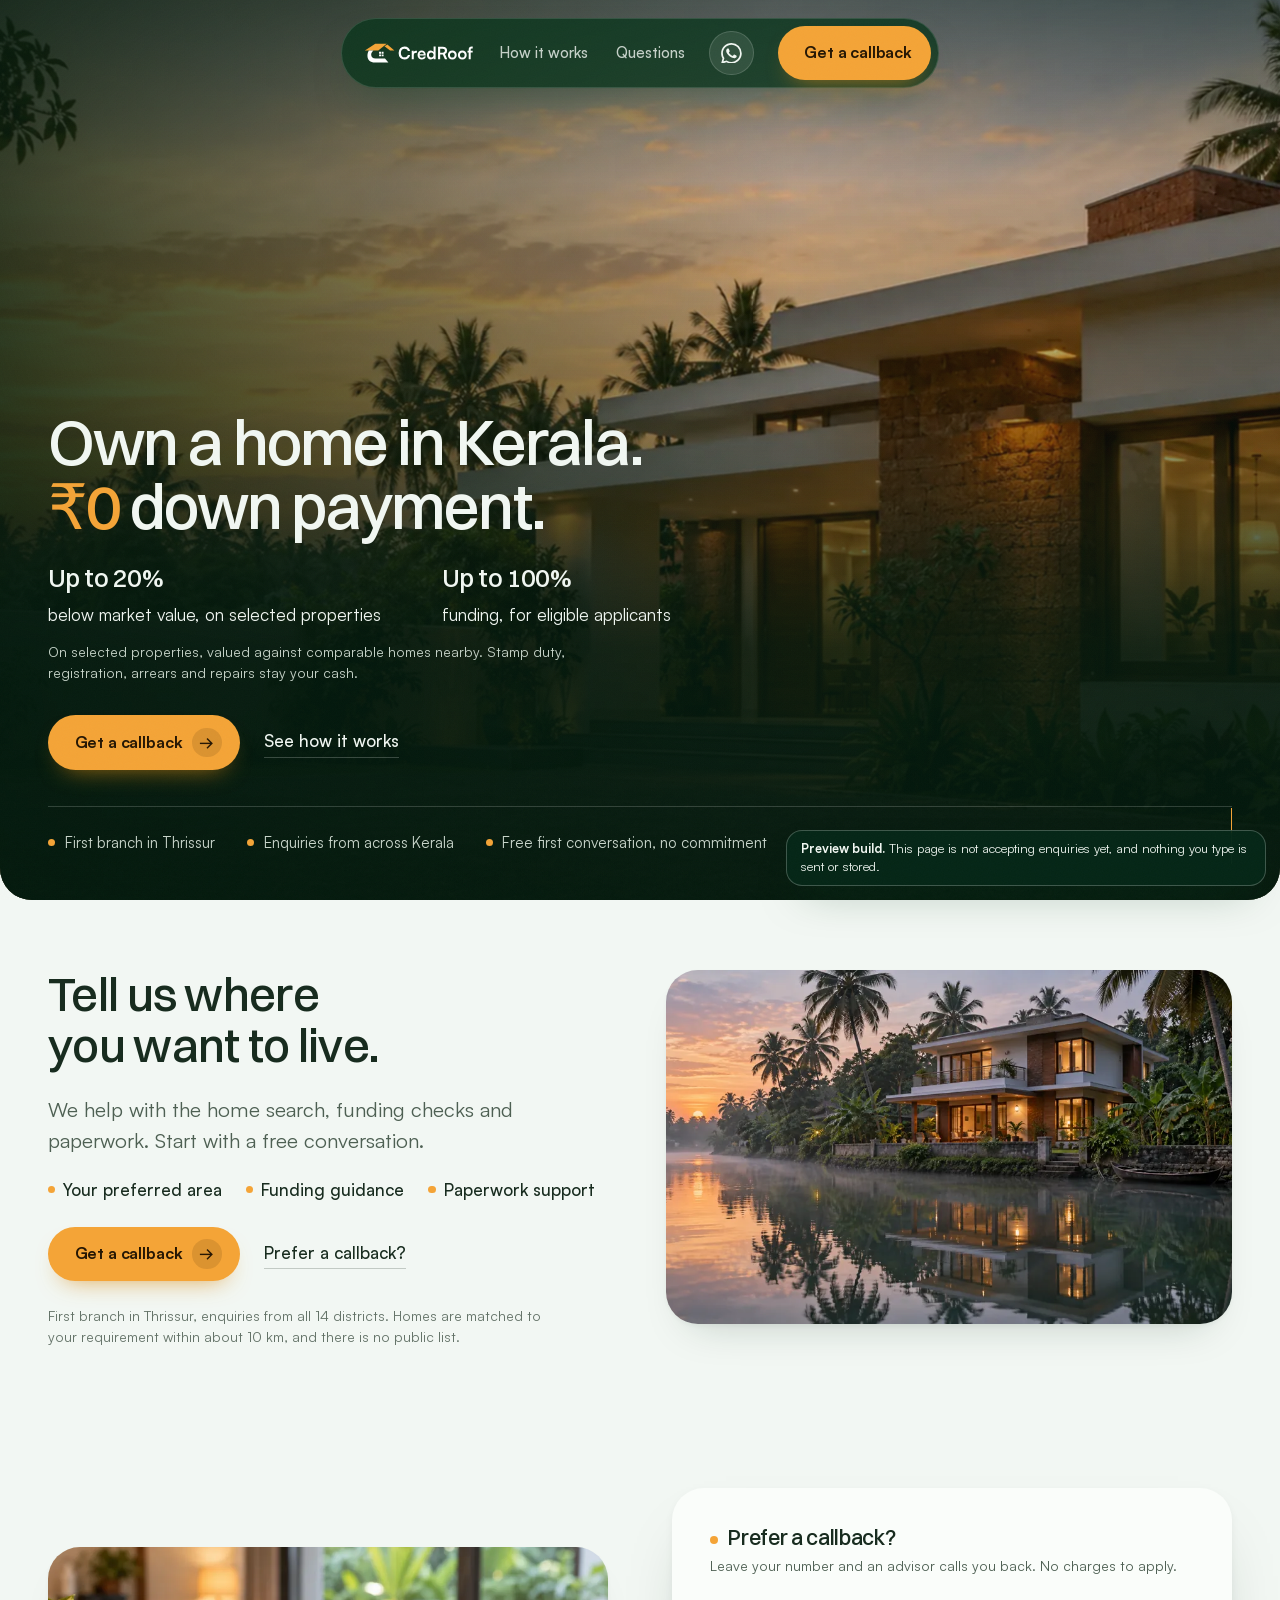
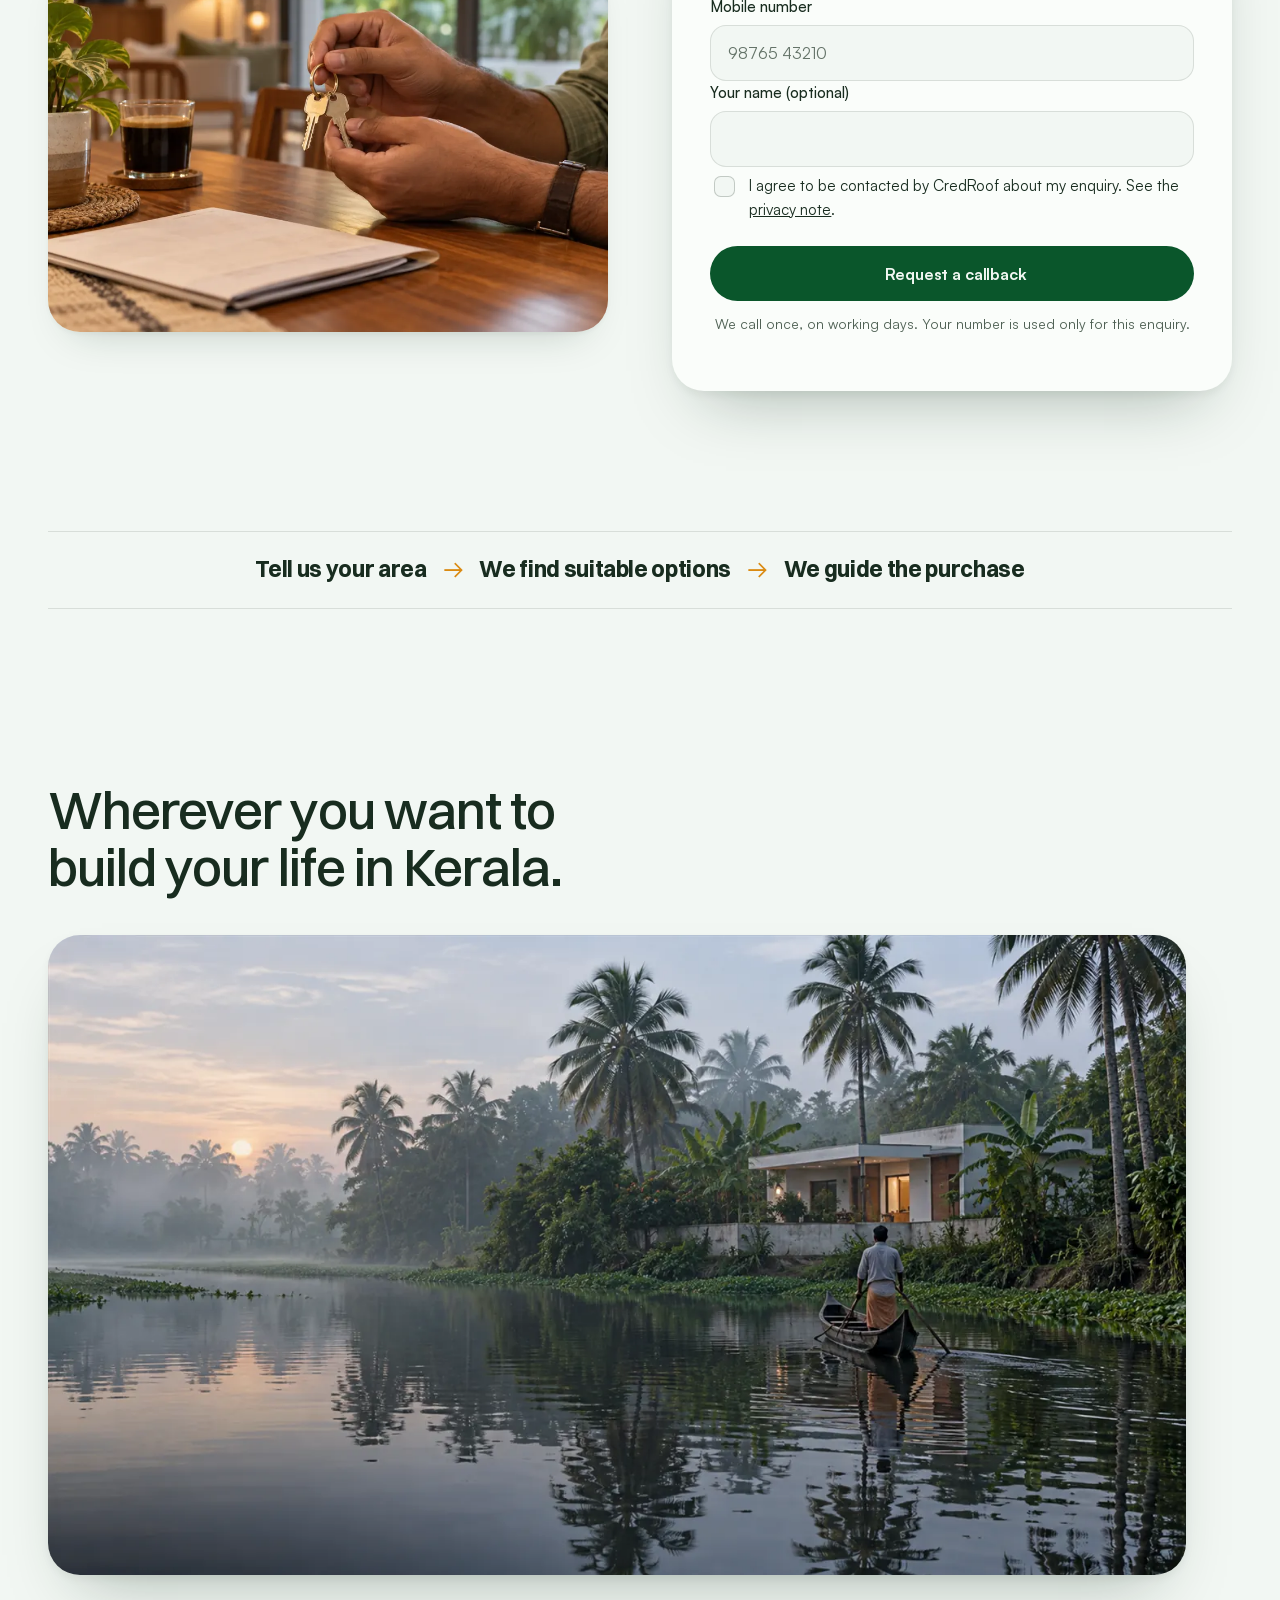
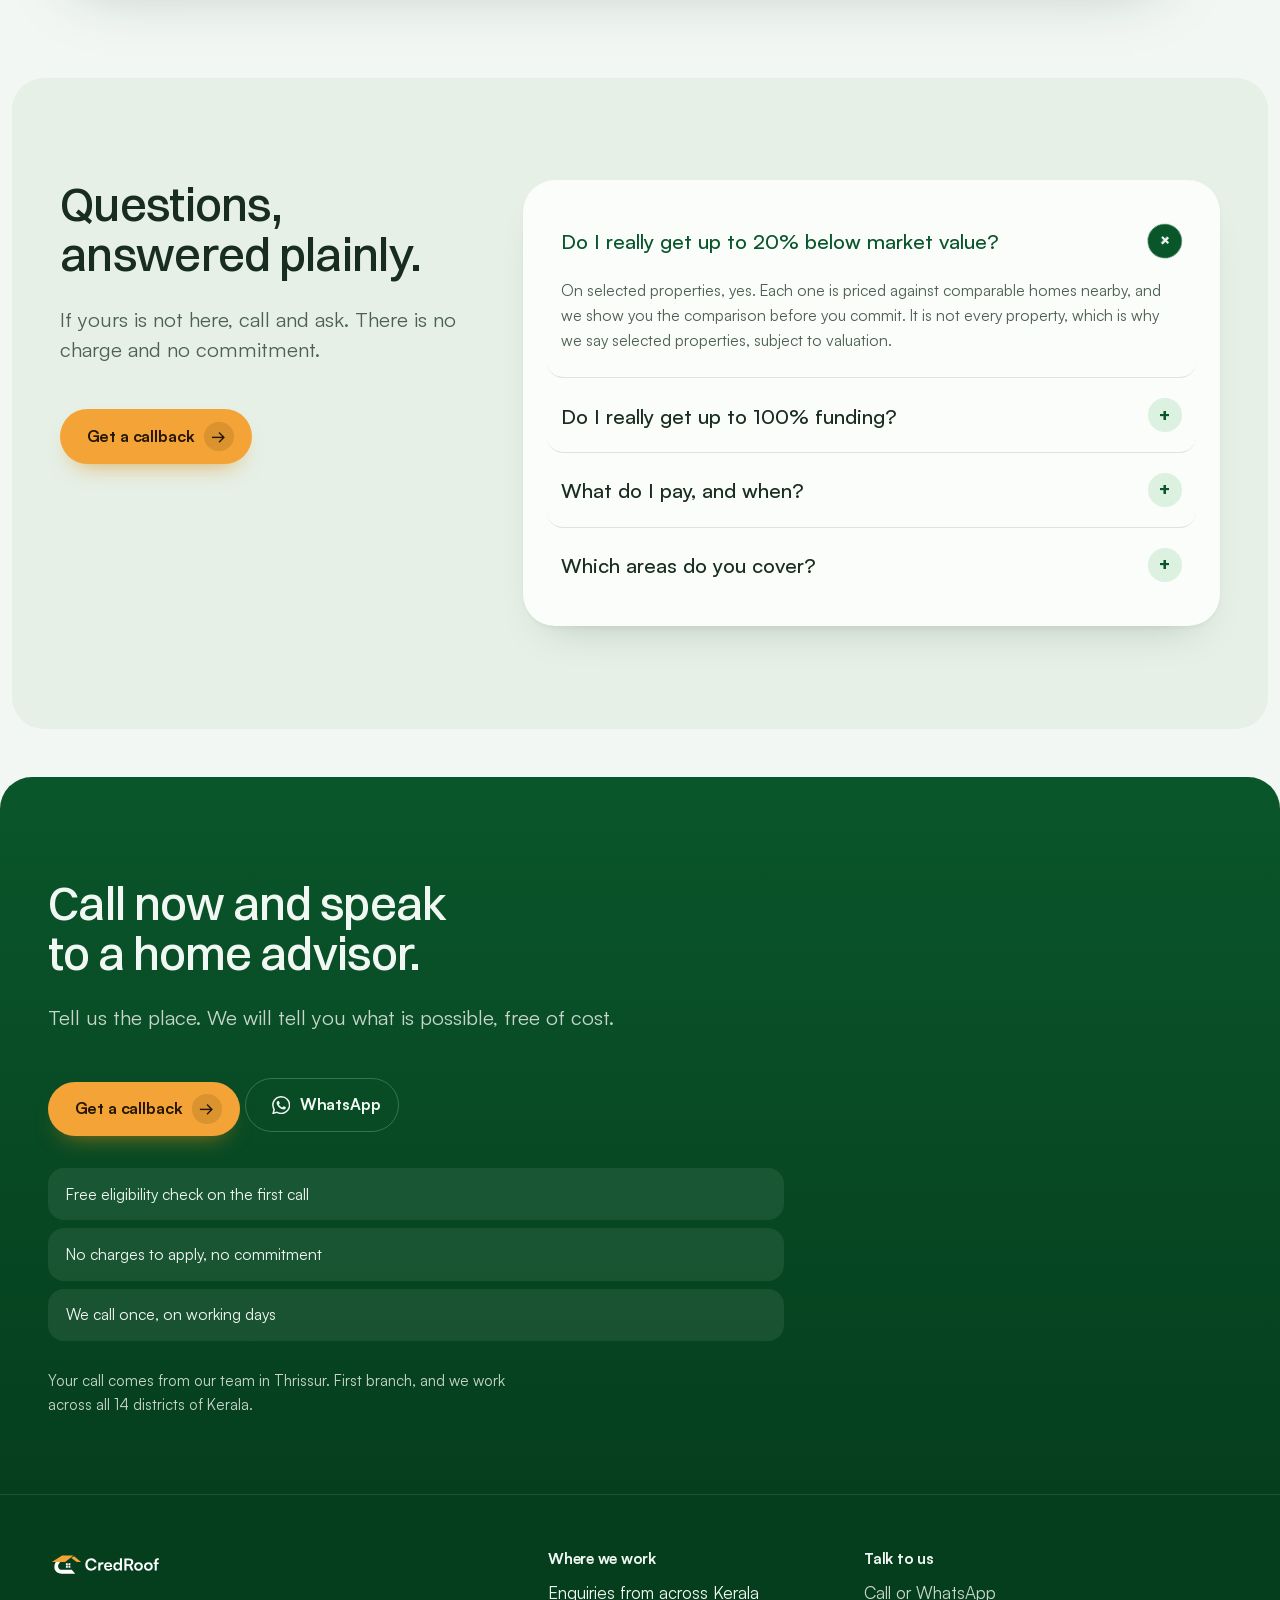
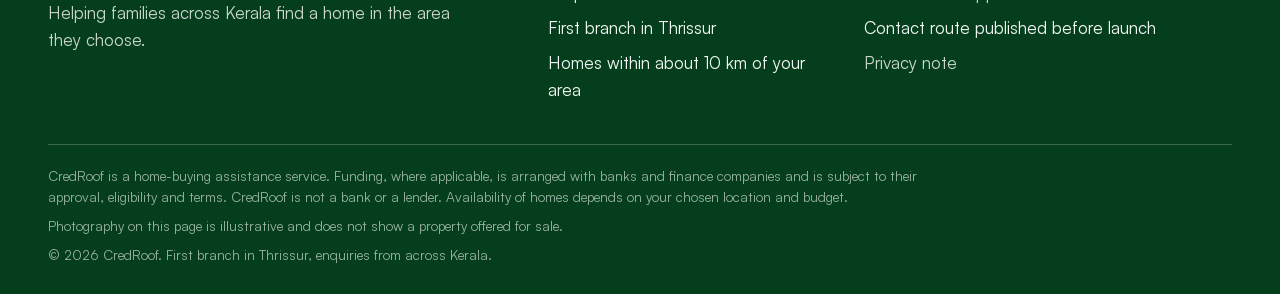
==== commit 5a136a5a: "Production brand kit: Supported Roof lockups, favicon pack, manifest, og cover, theme colour" ====
--- a/index.html
+++ b/index.html
@@ -12,15 +12,20 @@
       content="Selected homes across Kerala, priced up to 20% below market value, on selected properties. The discount covers the down payment, and up to 100% funding is available for eligible applicants. First branch in Thrissur."
     />
     <meta name="robots" content="noindex" />
-    <meta name="theme-color" content="#0e2b18" />
+    <meta name="theme-color" content="#0A562B" />
     <link rel="icon" href="assets/favicon.svg" type="image/svg+xml" />
+    <link rel="icon" href="assets/favicon.ico" sizes="any" />
+    <link rel="apple-touch-icon" href="assets/apple-touch-icon.png" />
+    <link rel="manifest" href="assets/site.webmanifest" />
     <meta property="og:type" content="website" />
     <meta property="og:title" content="Own a home in Kerala with &#8377;0 down payment | CredRoof" />
     <meta
       property="og:description"
       content="Up to 20% below market value on selected properties, the discount covers the down payment, and up to 100% funding for eligible applicants. Tell us your area and budget."
     />
-    <meta property="og:image" content="assets/img/og-cover.jpg" />
+    <meta property="og:image" content="assets/credroof-og-cover.png" />
+    <meta property="og:image:width" content="1200" />
+    <meta property="og:image:height" content="630" />
     <link rel="preload" href="assets/fonts/switzer-500.woff2" as="font" type="font/woff2" crossorigin />
     <link rel="preload" href="assets/fonts/satoshi-400.woff2" as="font" type="font/woff2" crossorigin />
     <link rel="preload" as="image" href="assets/img/hero-wide-1600.webp" media="(min-width: 720px)" />
@@ -44,11 +49,7 @@
 
     <nav class="navpill" aria-label="CredRoof">
       <a class="brand" href="#top">
-        <svg class="brand__mark" viewBox="0 0 32 32" fill="none" aria-hidden="true">
-          <path d="M4 15 16 4.5 28 15" stroke="currentColor" stroke-width="2.6" stroke-linecap="round" stroke-linejoin="round" />
-          <path d="M11 21.5l3.1 3.1L21 17.4" stroke="currentColor" stroke-width="2.6" stroke-linecap="round" stroke-linejoin="round" />
-        </svg>
-        CredRoof
+        <img class="brand__logo" src="assets/credroof-logo-reverse.svg" alt="CredRoof" width="1000" height="240" />
       </a>
       <span class="navpill__links">
         <a href="#how">How it works</a>
@@ -422,11 +423,7 @@
         <div class="site-foot__grid">
           <div>
             <span class="brand">
-              <svg class="brand__mark" viewBox="0 0 32 32" fill="none" aria-hidden="true">
-                <path d="M4 15 16 4.5 28 15" stroke="currentColor" stroke-width="2.6" stroke-linecap="round" stroke-linejoin="round" />
-                <path d="M11 21.5l3.1 3.1L21 17.4" stroke="currentColor" stroke-width="2.6" stroke-linecap="round" stroke-linejoin="round" />
-              </svg>
-              CredRoof
+              <img class="brand__logo" src="assets/credroof-logo-reverse.svg" alt="CredRoof" width="1000" height="240" />
             </span>
             <p>Helping families across Kerala find a home in the area they choose.</p>
           </div>
@@ -480,11 +477,7 @@
       <div class="menu__panel" role="dialog" aria-modal="true" aria-label="CredRoof menu">
         <div class="menu__top">
           <span class="brand">
-            <svg class="brand__mark" viewBox="0 0 32 32" fill="none" aria-hidden="true">
-              <path d="M4 15 16 4.5 28 15" stroke="currentColor" stroke-width="2.6" stroke-linecap="round" stroke-linejoin="round" />
-              <path d="M11 21.5l3.1 3.1L21 17.4" stroke="currentColor" stroke-width="2.6" stroke-linecap="round" stroke-linejoin="round" />
-            </svg>
-            CredRoof
+            <img class="brand__logo" src="assets/credroof-logo-reverse.svg" alt="CredRoof" width="1000" height="240" />
           </span>
           <button class="menu__close" type="button" data-menu-close aria-label="Close menu">&#215;</button>
         </div>
--- a/assets/styles.css
+++ b/assets/styles.css
@@ -306,7 +306,8 @@
   display: inline-flex;
   align-items: center;
   gap: 0.5rem;
-  font-weight: 700;
+  font-family: var(--font-display);
+  font-weight: 600;
   font-size: 1.08rem;
   letter-spacing: -0.01em;
   color: inherit;
@@ -314,10 +315,10 @@
   white-space: nowrap;
 }
 
-.brand__mark {
-  width: 1.4rem;
-  height: 1.4rem;
-  color: var(--accent);
+.brand__logo {
+  display: block;
+  height: 1.7rem;
+  width: auto;
   flex: none;
 }
 
@@ -2252,9 +2253,6 @@
   color: var(--on-forest);
 }
 
-.site-foot .brand__mark {
-  color: var(--accent);
-}
 
 .site-foot p {
   margin-top: 0.85rem;
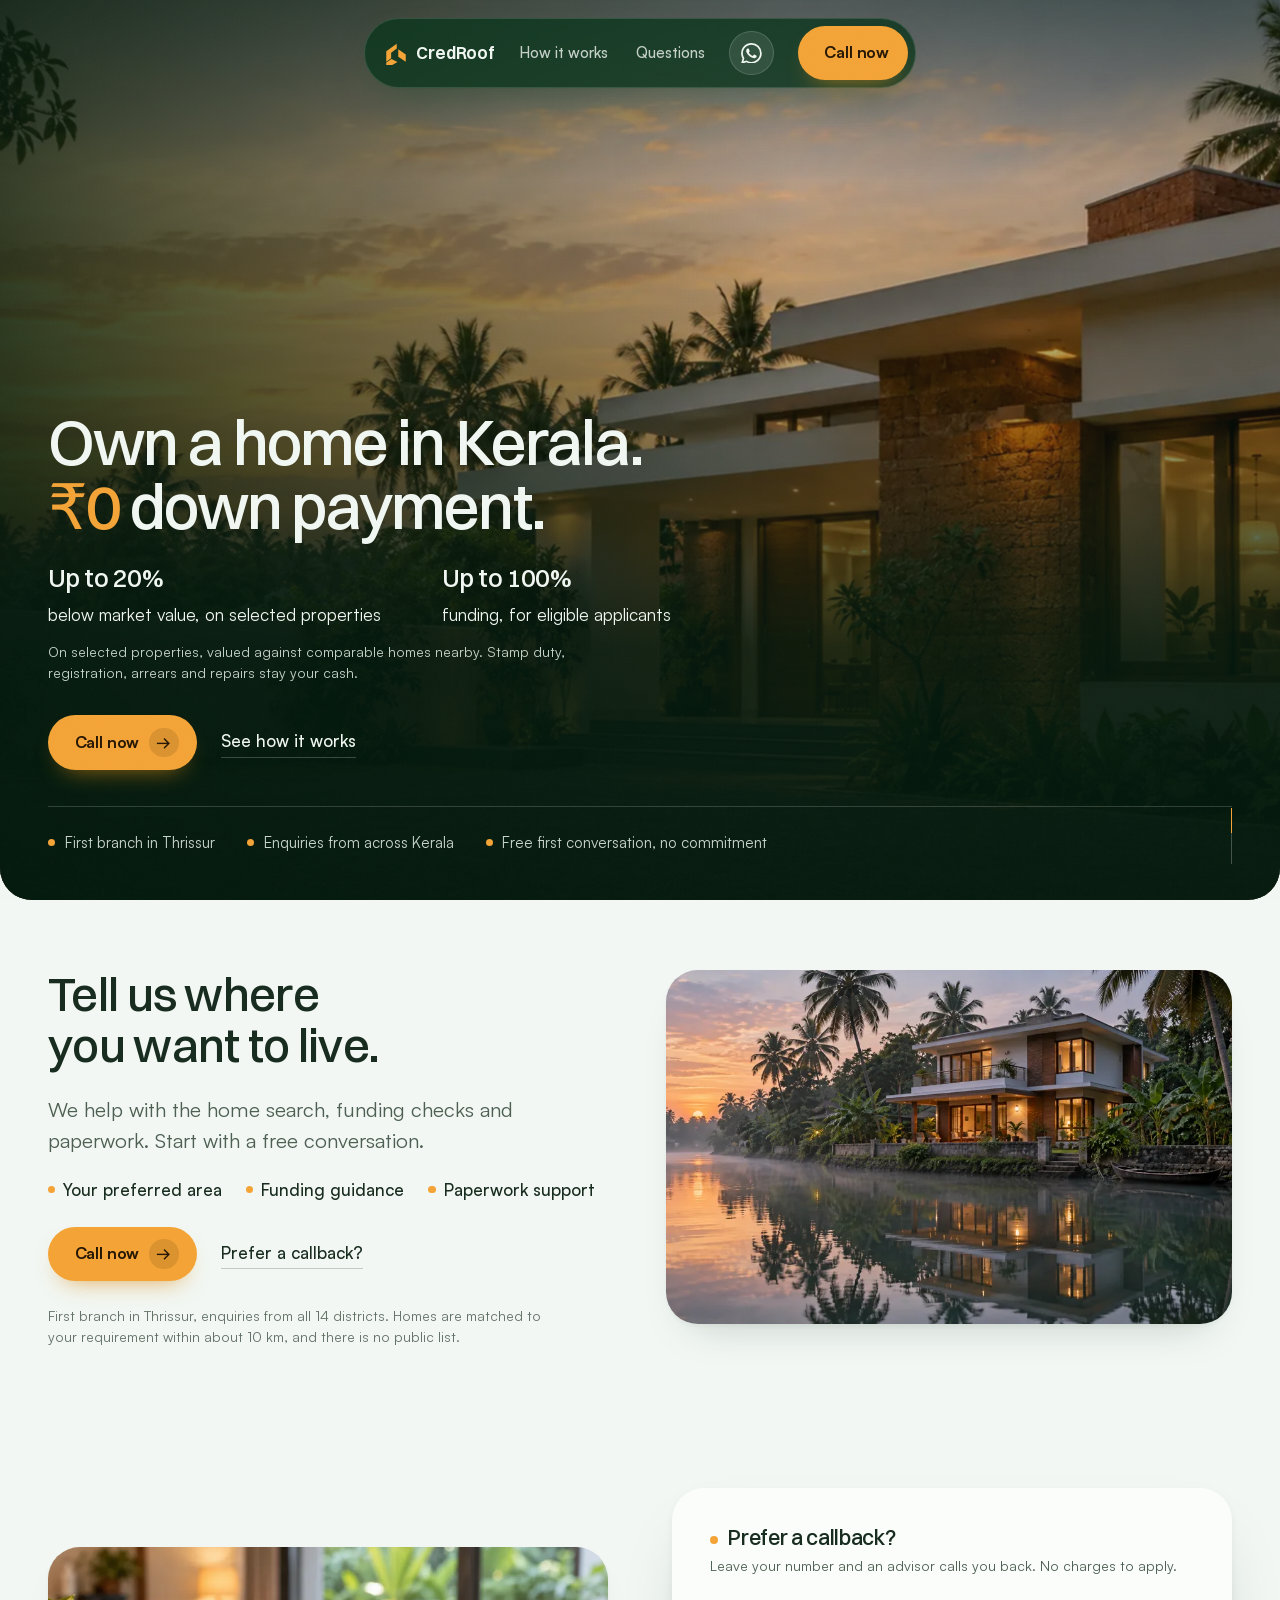
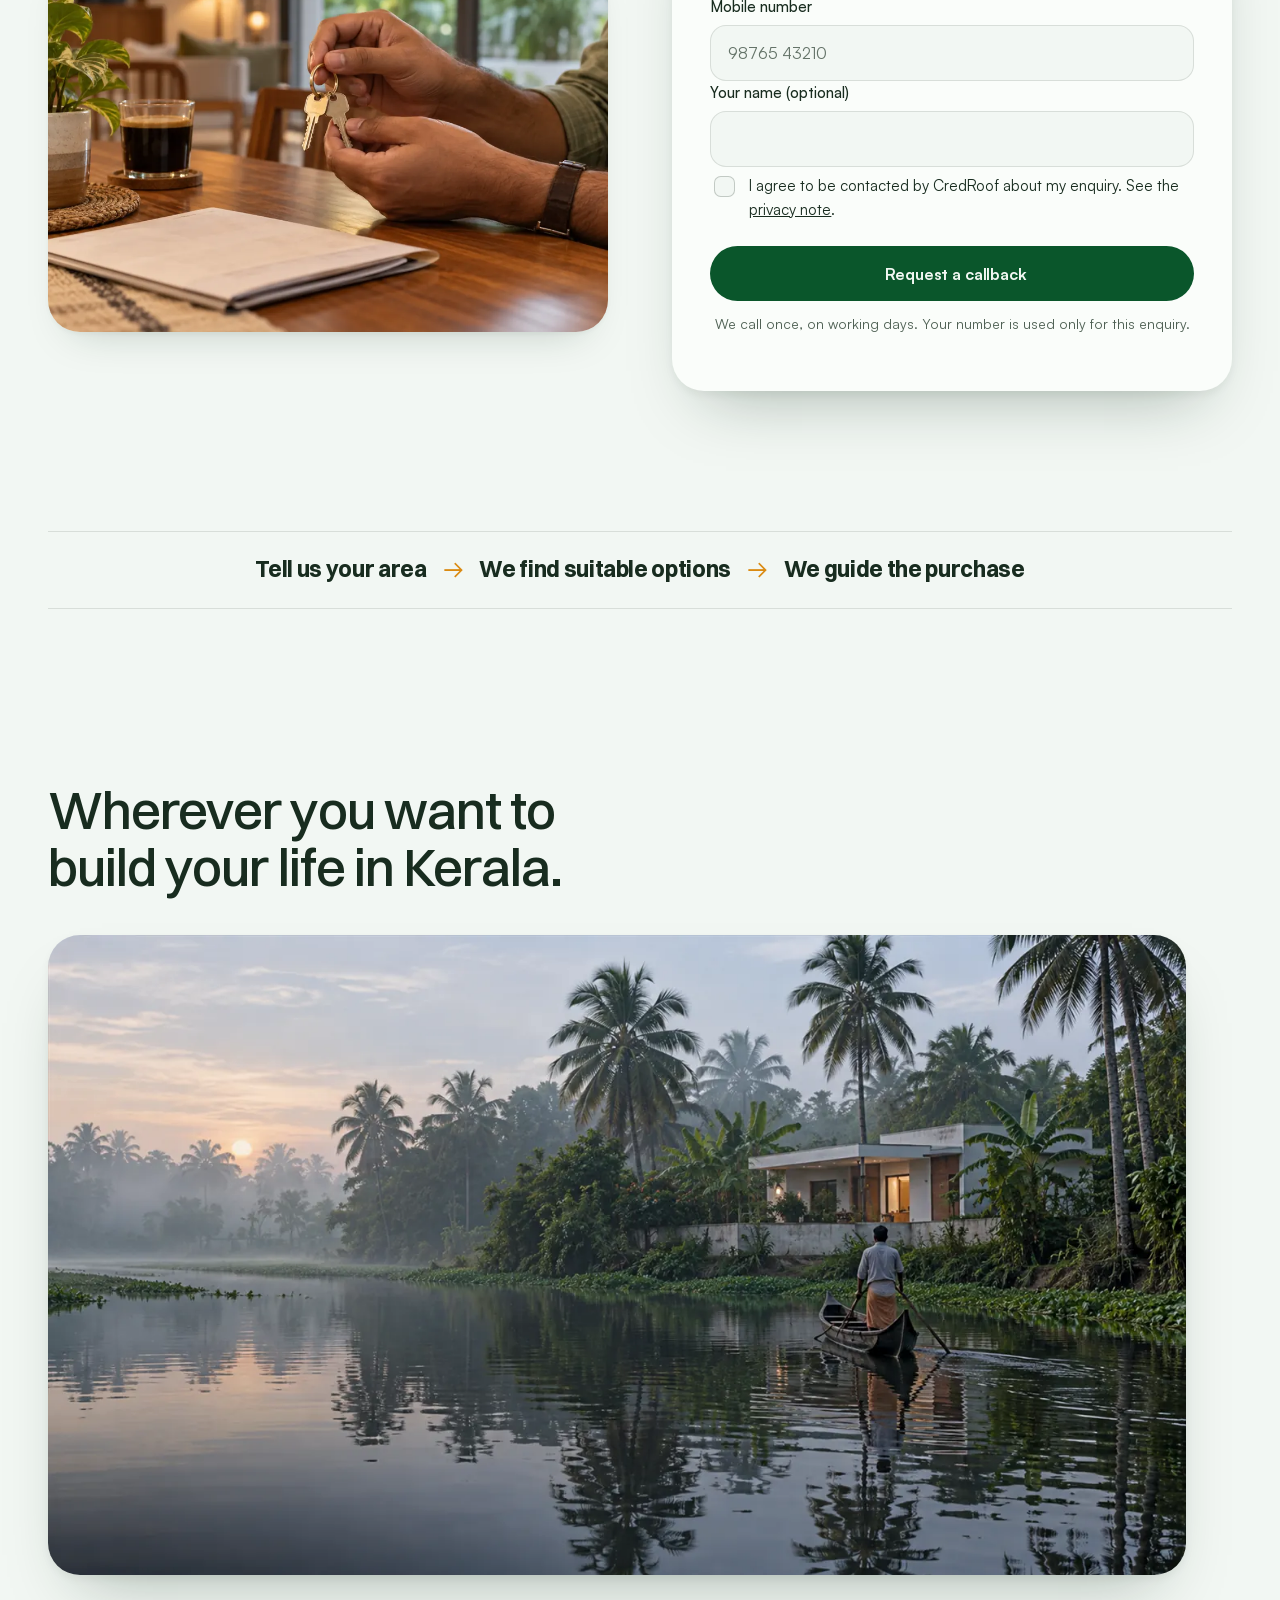
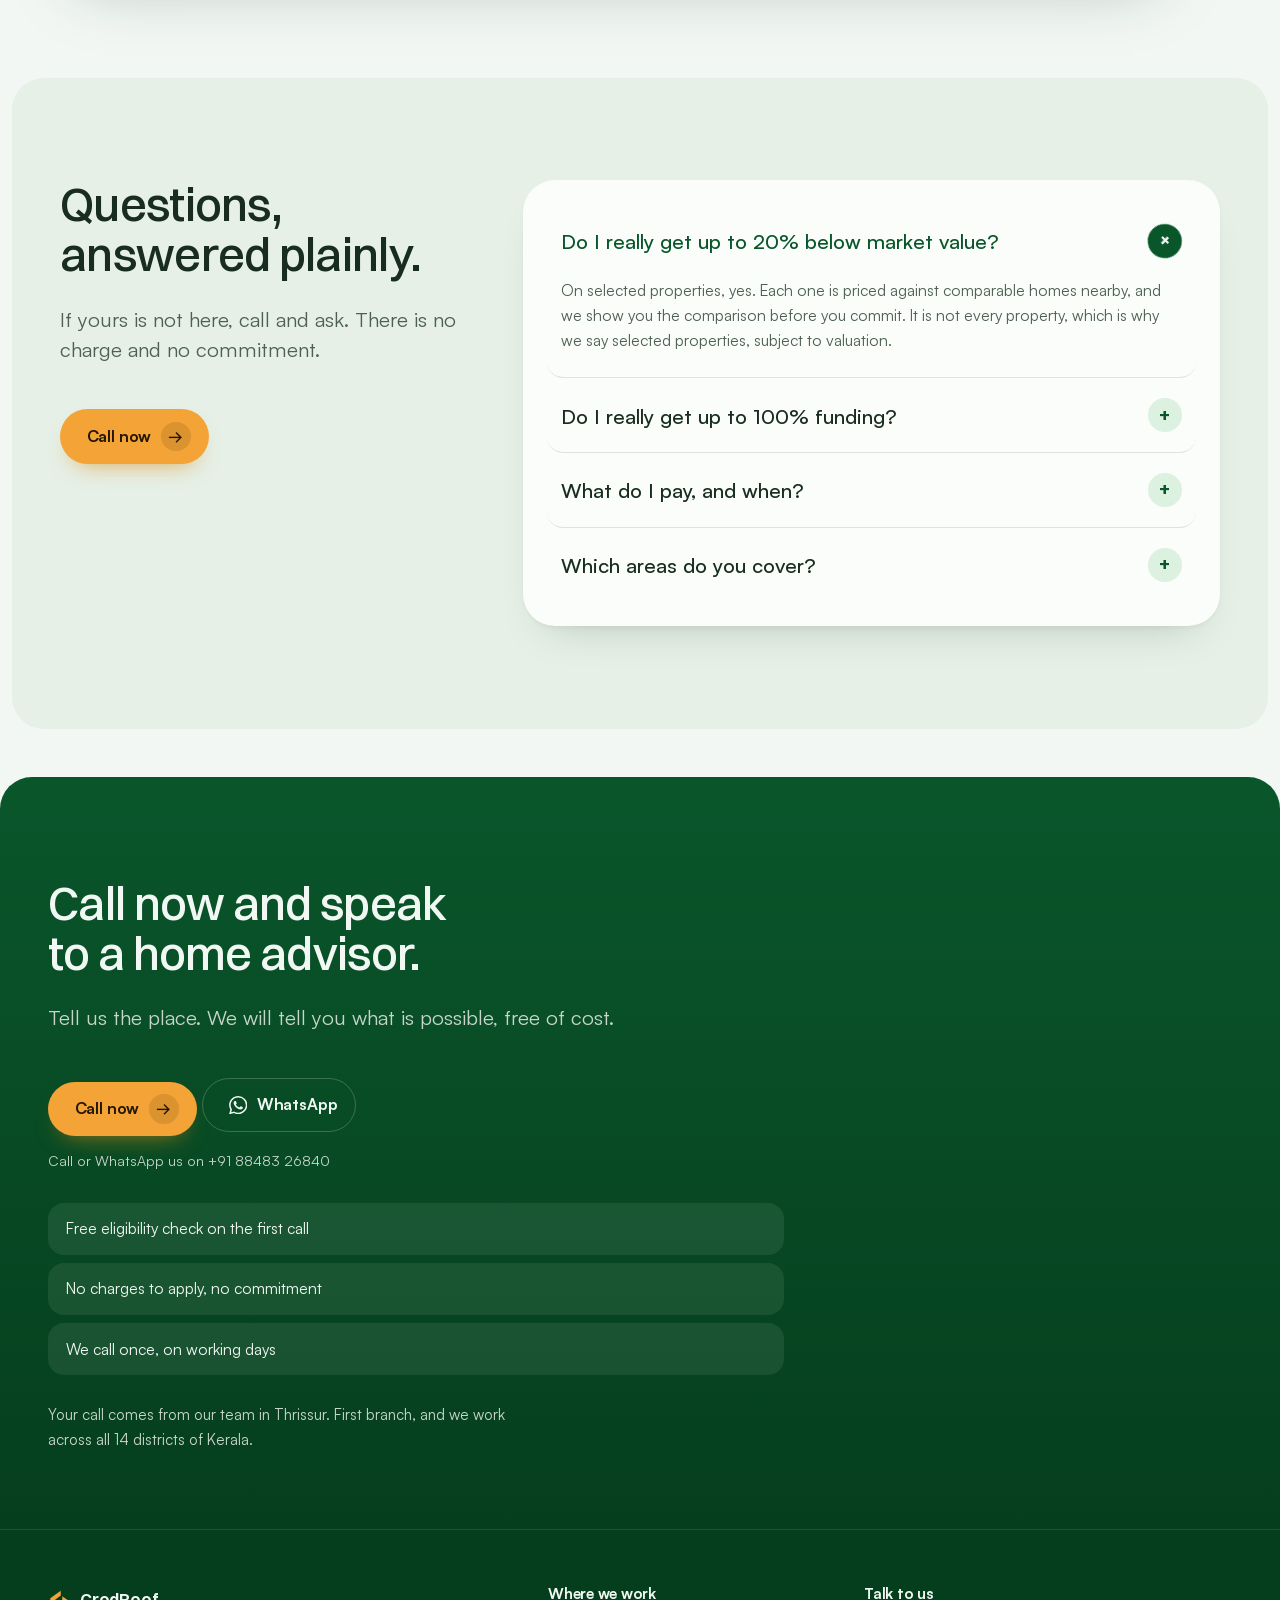
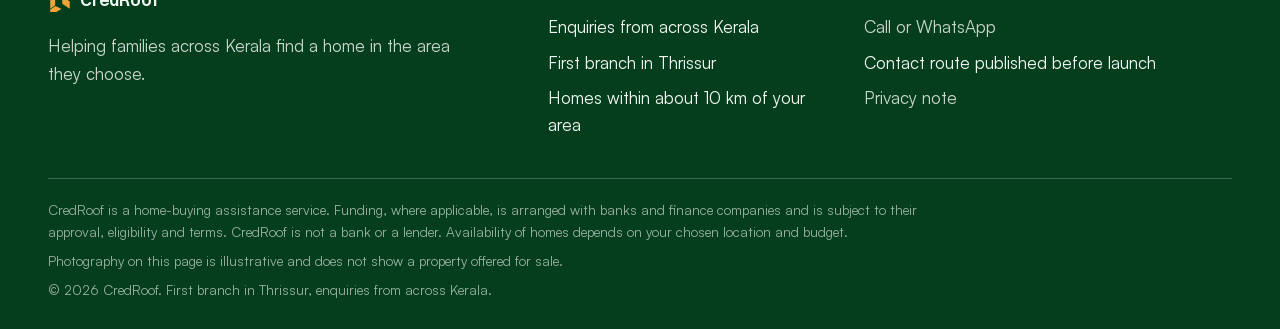
==== commit e78bc671: "Brand kit v1: Open Threshold mark, favicon, Switzer wordmark; live phone and WhatsApp" ====
--- a/index.html
+++ b/index.html
@@ -12,20 +12,15 @@
       content="Selected homes across Kerala, priced up to 20% below market value, on selected properties. The discount covers the down payment, and up to 100% funding is available for eligible applicants. First branch in Thrissur."
     />
     <meta name="robots" content="noindex" />
-    <meta name="theme-color" content="#0A562B" />
-    <link rel="icon" href="assets/favicon.svg" type="image/svg+xml" />
-    <link rel="icon" href="assets/favicon.ico" sizes="any" />
-    <link rel="apple-touch-icon" href="assets/apple-touch-icon.png" />
-    <link rel="manifest" href="assets/site.webmanifest" />
+    <meta name="theme-color" content="#0e2b18" />
+    <link rel="icon" href="assets/favicon.svg?v=2" type="image/svg+xml" />
     <meta property="og:type" content="website" />
     <meta property="og:title" content="Own a home in Kerala with &#8377;0 down payment | CredRoof" />
     <meta
       property="og:description"
       content="Up to 20% below market value on selected properties, the discount covers the down payment, and up to 100% funding for eligible applicants. Tell us your area and budget."
     />
-    <meta property="og:image" content="assets/credroof-og-cover.png" />
-    <meta property="og:image:width" content="1200" />
-    <meta property="og:image:height" content="630" />
+    <meta property="og:image" content="assets/img/og-cover.jpg" />
     <link rel="preload" href="assets/fonts/switzer-500.woff2" as="font" type="font/woff2" crossorigin />
     <link rel="preload" href="assets/fonts/satoshi-400.woff2" as="font" type="font/woff2" crossorigin />
     <link rel="preload" as="image" href="assets/img/hero-wide-1600.webp" media="(min-width: 720px)" />
@@ -49,7 +44,14 @@
 
     <nav class="navpill" aria-label="CredRoof">
       <a class="brand" href="#top">
-        <img class="brand__logo" src="assets/credroof-logo-reverse.svg" alt="CredRoof" width="1000" height="240" />
+        <svg class="brand__mark" viewBox="0 0 64 64" aria-hidden="true">
+          <g fill="currentColor">
+            <path d="M6 27 34 7v13L19 31v15L6 55Z" />
+            <path d="m38 22 20 14v19L38 42Z" />
+            <path d="m6 57 14-9 16 8-14 8H6Z" />
+          </g>
+        </svg>
+        CredRoof
       </a>
       <span class="navpill__links">
         <a href="#how">How it works</a>
@@ -423,7 +425,14 @@
         <div class="site-foot__grid">
           <div>
             <span class="brand">
-              <img class="brand__logo" src="assets/credroof-logo-reverse.svg" alt="CredRoof" width="1000" height="240" />
+              <svg class="brand__mark" viewBox="0 0 64 64" aria-hidden="true">
+                <g fill="currentColor">
+                  <path d="M6 27 34 7v13L19 31v15L6 55Z" />
+                  <path d="m38 22 20 14v19L38 42Z" />
+                  <path d="m6 57 14-9 16 8-14 8H6Z" />
+                </g>
+              </svg>
+              CredRoof
             </span>
             <p>Helping families across Kerala find a home in the area they choose.</p>
           </div>
@@ -477,7 +486,14 @@
       <div class="menu__panel" role="dialog" aria-modal="true" aria-label="CredRoof menu">
         <div class="menu__top">
           <span class="brand">
-            <img class="brand__logo" src="assets/credroof-logo-reverse.svg" alt="CredRoof" width="1000" height="240" />
+            <svg class="brand__mark" viewBox="0 0 64 64" aria-hidden="true">
+              <g fill="currentColor">
+                <path d="M6 27 34 7v13L19 31v15L6 55Z" />
+                <path d="m38 22 20 14v19L38 42Z" />
+                <path d="m6 57 14-9 16 8-14 8H6Z" />
+              </g>
+            </svg>
+            CredRoof
           </span>
           <button class="menu__close" type="button" data-menu-close aria-label="Close menu">&#215;</button>
         </div>
--- a/assets/styles.css
+++ b/assets/styles.css
@@ -315,10 +315,10 @@
   white-space: nowrap;
 }
 
-.brand__logo {
-  display: block;
-  height: 1.7rem;
-  width: auto;
+.brand__mark {
+  width: 1.5rem;
+  height: 1.5rem;
+  color: var(--accent);
   flex: none;
 }
 
@@ -2253,6 +2253,9 @@
   color: var(--on-forest);
 }
 
+.site-foot .brand__mark {
+  color: var(--accent);
+}
 
 .site-foot p {
   margin-top: 0.85rem;
